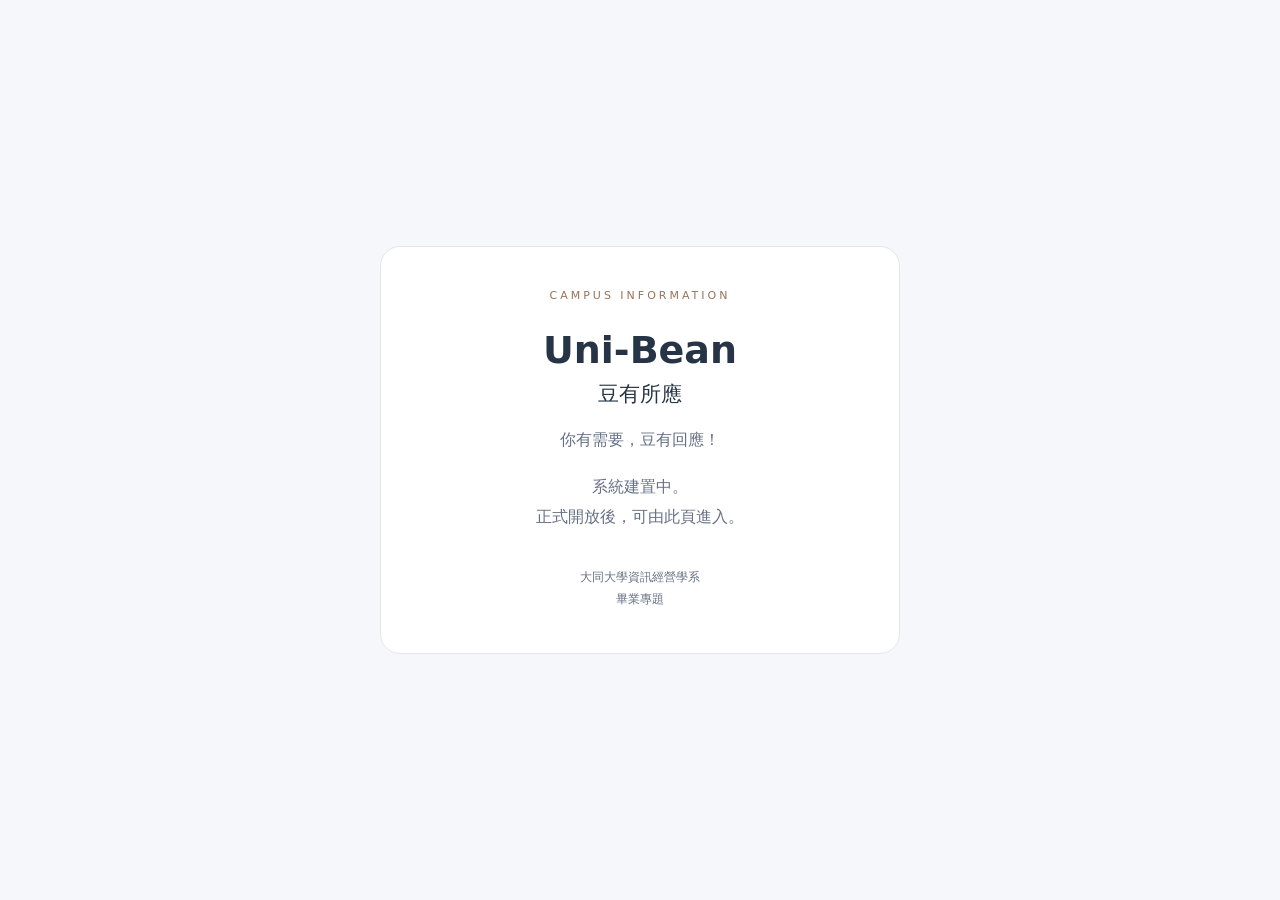
==== index.html @ a8446b6c "Add initial HTML structure for Uni-Bean site" ====
<!DOCTYPE html>
<html lang="zh-Hant">
<head>
  <meta charset="UTF-8">
  <meta name="viewport" content="width=device-width, initial-scale=1">
  <title>Uni-Bean 豆有所應｜官方入口</title>

  <style>
    * { box-sizing: border-box; }
    [hidden] { display: none !important; }

    body {
      margin: 0;
      min-height: 100vh;
      display: grid;
      place-items: center;
      padding: 24px;
      font-family: "Microsoft JhengHei", system-ui, sans-serif;
      color: #263445;
      background: #f5f7fa;
    }

    main {
      width: min(100%, 520px);
      padding: 42px 30px;
      border: 1px solid #e2e7ee;
      border-radius: 20px;
      background: white;
      text-align: center;
    }

    .label {
      color: #967458;
      font-size: 11px;
      letter-spacing: 3px;
    }

    h1 { margin-bottom: 8px; font-size: 38px; }
    h2 { margin-top: 0; font-size: 21px; font-weight: 500; }
    p { color: #667085; line-height: 1.9; }

    a {
      display: inline-block;
      margin-top: 15px;
      padding: 13px 24px;
      border-radius: 9px;
      color: white;
      background: #42668a;
      text-decoration: none;
    }

    footer {
      margin-top: 35px;
      color: #667085;
      font-size: 12px;
      line-height: 1.8;
    }
  </style>
</head>

<body>
  <main>
    <div class="label">CAMPUS INFORMATION</div>

    <h1>Uni-Bean</h1>
    <h2>豆有所應</h2>

    <p>你有需要，豆有回應！</p>

    <p id="notice">
      系統建置中。<br>
      正式開放後，可由此頁進入。
    </p>

    <a id="enter" hidden>進入 Uni-Bean →</a>

    <footer>
      大同大學資訊經營學系<br>
      畢業專題
    </footer>
  </main>

  <script>
    // 系統正式上線後，在引號內填入公開網址。
    const systemUrl = "";

    if (systemUrl) {
      const entrance = document.getElementById("enter");
      entrance.href = systemUrl;
      entrance.hidden = false;

      document.getElementById("notice").textContent =
        "歡迎使用校園資訊查詢服務。";
    }
  </script>
</body>
</html>
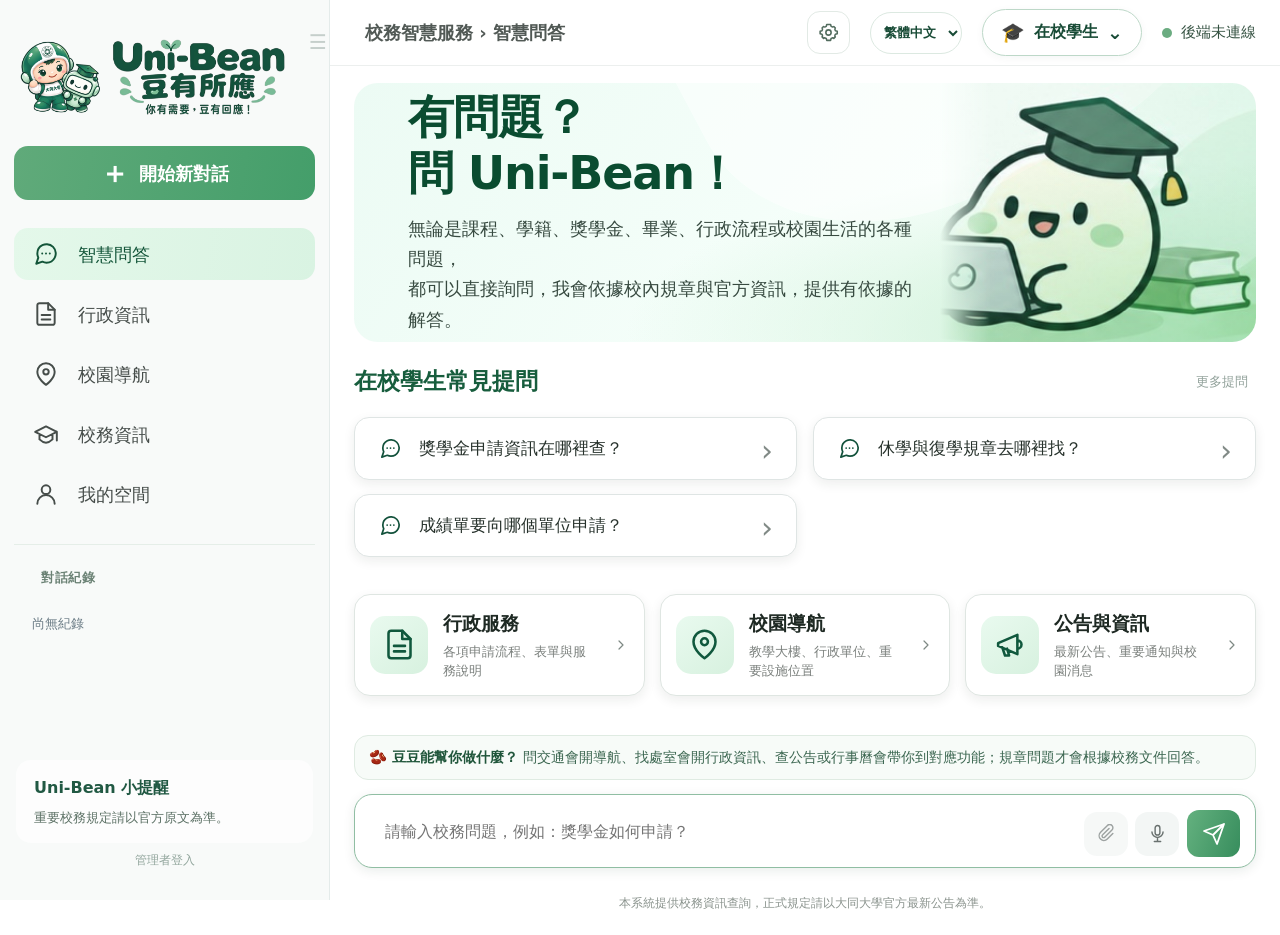
==== commit 8b80fd0f: "Update Uni-Bean v12.1.1 frontend" ====
--- a/index.html
+++ b/index.html
@@ -1,97 +1,65 @@
 <!DOCTYPE html>
-<html lang="zh-Hant">
-<head>
-  <meta charset="UTF-8">
-  <meta name="viewport" content="width=device-width, initial-scale=1">
-  <title>Uni-Bean 豆有所應｜官方入口</title>
 
-  <style>
-    * { box-sizing: border-box; }
-    [hidden] { display: none !important; }
-
-    body {
-      margin: 0;
-      min-height: 100vh;
-      display: grid;
-      place-items: center;
-      padding: 24px;
-      font-family: "Microsoft JhengHei", system-ui, sans-serif;
-      color: #263445;
-      background: #f5f7fa;
-    }
-
-    main {
-      width: min(100%, 520px);
-      padding: 42px 30px;
-      border: 1px solid #e2e7ee;
-      border-radius: 20px;
-      background: white;
-      text-align: center;
-    }
-
-    .label {
-      color: #967458;
-      font-size: 11px;
-      letter-spacing: 3px;
-    }
-
-    h1 { margin-bottom: 8px; font-size: 38px; }
-    h2 { margin-top: 0; font-size: 21px; font-weight: 500; }
-    p { color: #667085; line-height: 1.9; }
-
-    a {
-      display: inline-block;
-      margin-top: 15px;
-      padding: 13px 24px;
-      border-radius: 9px;
-      color: white;
-      background: #42668a;
-      text-decoration: none;
-    }
-
-    footer {
-      margin-top: 35px;
-      color: #667085;
-      font-size: 12px;
-      line-height: 1.8;
-    }
-  </style>
-</head>
-
-<body>
-  <main>
-    <div class="label">CAMPUS INFORMATION</div>
-
-    <h1>Uni-Bean</h1>
-    <h2>豆有所應</h2>
-
-    <p>你有需要，豆有回應！</p>
-
-    <p id="notice">
-      系統建置中。<br>
-      正式開放後，可由此頁進入。
-    </p>
-
-    <a id="enter" hidden>進入 Uni-Bean →</a>
-
-    <footer>
-      大同大學資訊經營學系<br>
-      畢業專題
-    </footer>
-  </main>
-
-  <script>
-    // 系統正式上線後，在引號內填入公開網址。
-    const systemUrl = "";
-
-    if (systemUrl) {
-      const entrance = document.getElementById("enter");
-      entrance.href = systemUrl;
-      entrance.hidden = false;
-
-      document.getElementById("notice").textContent =
-        "歡迎使用校園資訊查詢服務。";
-    }
-  </script>
-</body>
-</html>
+<html lang="zh-Hant"><head>
+<meta charset="utf-8"/><meta content="width=device-width,initial-scale=1,viewport-fit=cover" name="viewport"/>
+<meta content="#f9faf9" name="theme-color"/><meta content="Uni-Bean 豆有所應｜大同大學智慧校務問答與資訊導覽" name="description"/>
+<title>Uni-Bean 豆有所應｜智慧校務助理</title>
+<link href="./icon-192.png" rel="icon" type="image/png"/><link href="./manifest.webmanifest" rel="manifest"/>
+<link href="./css/clean-ui.css?v=10.1.0-102" rel="stylesheet"/><link href="./css/user-v10.css?v=10.1.0-102" rel="stylesheet"/>
+<script defer="" src="./config.js"></script><script src="./js/reference/main.js?v=12.1.1" type="module"></script>
+<link href="./css/navigation-v10.1.css?v=10.1.0-102" rel="stylesheet"/><link href="./css/v11-complete.css?v=11.0.0" rel="stylesheet"/><link rel="stylesheet" href="./css/experience-v11-1.css?v=11.1.0&amp;nav=11.1.1"/><link href="./css/student-experience-v11-2.css?v=11.2.0" rel="stylesheet"/><link href="./css/v12-integrated.css?v=12.0.0" rel="stylesheet"/><link href="./css/v12-scheme-a.css?v=12.1.0" rel="stylesheet"/></head><body class="clean-student">
+<a class="skip-link" href="#main-content">跳到主要內容</a>
+<div class="clean-app" id="clean-app">
+<aside aria-label="主要功能選單" class="clean-sidebar" id="clean-sidebar">
+<div class="sidebar-brand"><img alt="Uni-Bean 豆子造型介面圖示" class="v10-brandmark" src="./assets/logo-horizontal-original-v11-1.png"/><div class="v10-brandcopy"><strong>Uni-Bean 豆有所應</strong><span>你有需要，豆有回應！</span></div><button aria-label="收合側欄" class="sidebar-hide" id="sidebar-toggle" title="收合側欄" type="button">☰</button></div>
+<button class="start-chat" id="sidebar-new-chat" type="button"><span aria-hidden="true">＋</span><span class="nav-label">開始新對話</span></button>
+<nav aria-label="Uni-Bean 功能" class="sidebar-nav">
+<button class="side-link is-active" data-tab="chat" type="button"><span class="side-symbol"><svg aria-hidden="true" class="ui-icon" focusable="false"><use href="./assets/clean-icons.svg#chat"></use></svg></span><span class="nav-label">智慧問答</span></button>
+<button class="side-link" data-tab="directory" type="button"><span class="side-symbol"><svg aria-hidden="true" class="ui-icon" focusable="false"><use href="./assets/clean-icons.svg#file"></use></svg></span><span class="nav-label">行政資訊</span></button>
+<button class="side-link" data-tab="map" type="button"><span class="side-symbol"><svg aria-hidden="true" class="ui-icon" focusable="false"><use href="./assets/clean-icons.svg#map"></use></svg></span><span class="nav-label">校園導航</span></button>
+<button class="side-link" data-tab="architecture" type="button"><span class="side-symbol"><svg aria-hidden="true" class="ui-icon" focusable="false"><use href="./assets/clean-icons.svg#graduation"></use></svg></span><span class="nav-label">校務資訊</span></button>
+<button class="side-link" data-tab="mine" type="button"><span class="side-symbol"><svg aria-hidden="true" class="ui-icon" focusable="false"><use href="./assets/clean-icons.svg#user"></use></svg></span><span class="nav-label">我的空間</span></button>
+</nav>
+<div class="sidebar-history v101-history"><div class="sidebar-section-title">對話紀錄</div><div class="sidebar-history-list" id="sidebar-history-list"><span class="muted">尚無紀錄</span></div></div>
+<div class="sidebar-bottom"><div class="v10-sidebar-note v101-sidebar-note"><b>Uni-Bean 小提醒</b><p>重要校務規定請以官方原文為準。</p></div><a class="v10-adminlink" href="./login.html">管理者登入</a></div>
+</aside>
+<div class="sidebar-overlay" hidden="" id="sidebar-overlay"></div>
+<div class="clean-workspace">
+<header class="clean-topbar">
+<div class="topbar-left"><button aria-expanded="false" aria-label="開啟功能選單" class="topbar-menu" id="sidebar-mobile-toggle" type="button">☰</button><span class="topbar-title" id="current-page-title">校務智慧服務  ›  智慧問答</span></div>
+<div class="topbar-right"><span aria-live="polite" class="connection" id="connection"><i></i><span>正在確認連線</span></span><div class="role-picker v11-role-picker"><span id="role-visual" class="v11-role-icon" aria-hidden="true">🎓</span><button id="v11-role-trigger" type="button" aria-haspopup="listbox" aria-expanded="false" class="v11-role-trigger">🎓 在校學生 <span aria-hidden="true">⌄</span></button><div id="v11-role-menu" class="v11-role-menu" role="listbox" aria-label="選擇資訊導覽身分" hidden></div><label class="sr-only" for="role-select">資訊導覽身分</label><select aria-label="切換資訊導覽身分" id="role-select" title="切換六大身分資訊導引"><option value="student">在校學生</option><option value="freshman">新生</option><option value="parent">家長</option><option value="alumni">畢業校友</option><option value="staff">教職員工</option><option value="visitor">訪客</option></select></div><label class="sr-only" for="v11-language">回覆語言</label><select id="v11-language" class="v11-language" title="回覆語言"><option value="zh-TW">繁體中文</option><option value="en">English</option><option value="ja">日本語</option></select><button aria-label="顯示偏好與設定" class="topbar-settings icon-button" id="open-settings" title="顯示偏好與設定" type="button"><svg aria-hidden="true" class="ui-icon" focusable="false"><use href="./assets/clean-icons.svg#settings"></use></svg></button></div>
+</header>
+<main class="clean-content" id="main-content">
+<section aria-labelledby="chat-heading" class="page-view is-active" id="page-chat">
+<div class="chat-stage">
+<div class="chat-maincol">
+<div class="chat-intro" id="chat-intro"><div class="v10-hero-copy"><h1>有問題？<br/>問 Uni-Bean！</h1><p>無論是課程、學籍、獎學金、畢業、行政流程或校園生活的各種問題，<br class="v10-only-wide"/>都可以直接詢問，我會依據校內規章與官方資訊，提供有依據的解答。</p></div><img alt="微笑豆子學士使用筆電的插畫" class="v10-hero-img" src="./assets/v10-hero-character.png"/></div>
+<div class="quick-prompts"><div class="section-line"><strong id="prompt-label">✧  在校學生常見提問</strong><button class="text-button" id="open-guide" type="button">更多提問</button></div><div class="prompt-list" id="prompt-buttons"></div></div><div aria-label="常用校務服務" class="service-shortcuts"><button class="service-shortcut" data-tab="directory" type="button"><span class="shortcut-icon"><svg aria-hidden="true" class="ui-icon" focusable="false"><use href="./assets/clean-icons.svg#file"></use></svg></span><span><strong>行政服務</strong><small>各項申請流程、表單與服務說明</small></span><span class="shortcut-chev"><svg aria-hidden="true" class="ui-icon" focusable="false"><use href="./assets/clean-icons.svg#chev"></use></svg></span></button><button class="service-shortcut" data-tab="map" type="button"><span class="shortcut-icon"><svg aria-hidden="true" class="ui-icon" focusable="false"><use href="./assets/clean-icons.svg#map"></use></svg></span><span><strong>校園導航</strong><small>教學大樓、行政單位、重要設施位置</small></span><span class="shortcut-chev"><svg aria-hidden="true" class="ui-icon" focusable="false"><use href="./assets/clean-icons.svg#chev"></use></svg></span></button><button class="service-shortcut" data-tab="architecture" type="button"><span class="shortcut-icon"><svg aria-hidden="true" class="ui-icon" focusable="false"><use href="./assets/clean-icons.svg#megaphone"></use></svg></span><span><strong>公告與資訊</strong><small>最新公告、重要通知與校園消息</small></span><span class="shortcut-chev"><svg aria-hidden="true" class="ui-icon" focusable="false"><use href="./assets/clean-icons.svg#chev"></use></svg></span></button></div>
+<section aria-labelledby="assistant-heading" class="chat-panel"><p class="ub12-student-notice"><strong>🫘 豆豆能幫你做什麼？</strong> 問交通會開導航、找處室會開行政資訊、查公告或行事曆會帶你到對應功能；規章問題才會根據校務文件回答。</p><div class="chat-panel-title"><h2 class="sr-only" id="assistant-heading">Uni-Bean 校務助理</h2><button class="secondary-btn" id="new-chat" type="button">＋ 新對話</button></div>
+<div aria-live="polite" class="chat-messages" id="chat-messages" role="log"><div class="empty-chat"><span>有問題隨時可以問 Uni-Bean。</span></div></div>
+<form class="composer" id="chat-form"><label class="sr-only" for="chat-input">輸入校務問題</label><textarea id="chat-input" maxlength="500" placeholder="請輸入校務問題，例如：獎學金如何申請？" required="" rows="1"></textarea><div class="composer-footer"><div><button aria-label="附件上傳尚未開放" class="icon-button v10-attachment" disabled="" title="個人附件上傳尚未開放；系統僅檢索已匯入的校務文件" type="button"><svg aria-hidden="true" class="ui-icon"><use href="./assets/clean-icons.svg#paperclip"></use></svg></button><button class="icon-button" id="voice-input" title="語音輸入" type="button"><svg aria-hidden="true" class="ui-icon" focusable="false"><use href="./assets/clean-icons.svg#mic"></use></svg></button><span class="composer-tip">Enter 傳送 · Shift + Enter 換行</span></div><button aria-label="發送提問" class="send-btn" id="send-message" type="submit"><svg aria-hidden="true" class="ui-icon" focusable="false"><use href="./assets/clean-icons.svg#send"></use></svg></button></div></form>
+</section>
+<p class="disclaimer">本系統提供校務資訊查詢，正式規定請以大同大學官方最新公告為準。</p>
+</div>
+<aside aria-labelledby="evidence-heading" class="evidence-area v10-evidence-drawer"><div class="evidence-panel panel"><div class="section-line"><h2 id="evidence-heading">資料來源</h2><span class="tag" id="rag-mode">待提問</span></div><p class="evidence-intro" id="evidence-intro">提問後會顯示找到的原始文件與連結。</p><div class="source-mini"><div class="section-line"><strong>引用文件</strong><span class="muted" id="source-count">尚未搜尋</span></div><div class="source-mini-list" id="rag-sources"><p class="muted">目前還沒有檢索結果。</p></div></div>
+<details class="technical-details"><summary>查看檢索步驟</summary><div class="pipeline" id="rag-pipeline"><div data-step="search"><span>1</span><div><strong>文件檢索</strong><small>SQLite FTS5 + BM25</small></div><b>待命</b></div><div data-step="review"><span>2</span><div><strong>來源核實</strong><small>待核實與過期資料提示</small></div><b>待命</b></div><div data-step="model"><span>3</span><div><strong>Ollama + Qwen</strong><small>可選用，失敗退回檢索</small></div><b>待命</b></div><div data-step="response"><span>4</span><div><strong>回答</strong><small>引用原文</small></div><b>待命</b></div></div></details></div></aside>
+</div>
+</section>
+<section aria-labelledby="directory-heading" class="page-view" id="page-directory">
+<div class="page-head"><span class="eyebrow">情境式服務引導</span><h1 id="directory-heading">系所與行政處室</h1><p>不必知道承辦單位叫什麼，先選業務或輸入關鍵字，再前往公開官方網站核對。</p></div>
+<div class="panel directory-tools"><div class="search-field"><span aria-hidden="true">⌕</span><label class="sr-only" for="directory-search">搜尋處室</label><input id="directory-search" placeholder="搜尋：獎學金、請假、成績單、註冊…" type="search"/></div><div class="filter-row" id="directory-filters"><button class="filter active" data-filter="all">全部單位</button><button class="filter" data-filter="教務處">教務處</button><button class="filter" data-filter="學務處">學務處</button><button class="filter" data-filter="總務處">總務處</button><button class="filter" data-filter="圖書與資訊">圖書與資訊</button><button class="filter" data-filter="系所">系所</button></div></div>
+<div class="directory-grid" id="directory-results"></div><p class="tiny-note">來源資料中的樓層、分機、營業時間若未核實，暫不顯示，避免誤導。</p>
+</section>
+<section aria-labelledby="map-heading" class="page-view" id="page-map">
+<div class="page-head"><span class="eyebrow">Google Maps 路線規劃</span><h1 id="map-heading">校園地圖與導航</h1><p>輸入你現在的出發地，直接規劃前往大同大學的交通路線。</p></div>
+<div class="map-route panel"><div><h2>前往大同大學</h2><p class="muted">例如：台北車站 → 大同大學</p></div><form class="route-fields" id="route-form"><div><label for="route-origin">出發地</label><input id="route-origin" placeholder="例如：台北車站（請自行輸入出發地）" autocomplete="off" required=""/></div><div aria-hidden="true" class="route-arrow">→</div><div><label for="route-destination">目的地</label><input disabled="" id="route-destination" value="大同大學 · 臺北市中山北路三段40號"/></div><div class="route-footer"><fieldset class="travel-choice"><legend class="sr-only">交通方式</legend><label><input checked="" name="travel" type="radio" value="transit"/> 大眾運輸</label><label><input name="travel" type="radio" value="driving"/> 開車</label><label><input name="travel" type="radio" value="walking"/> 步行</label></fieldset><button class="send-btn" type="submit">開啟 Google Maps 路線 ↗</button></div></form></div>
+<div class="map-grid"><div class="panel map-frame"><div class="section-line"><h2>大同大學位置</h2><a class="text-button" href="https://www.google.com/maps/search/?api=1&amp;query=%E5%A4%A7%E5%90%8C%E5%A4%A7%E5%AD%B8" rel="noopener noreferrer" target="_blank">在 Google Maps 查看 ↗</a></div><iframe loading="lazy" referrerpolicy="no-referrer-when-downgrade" src="https://maps.google.com/maps?q=%E5%A4%A7%E5%90%8C%E5%A4%A7%E5%AD%B8&amp;t=&amp;z=16&amp;ie=UTF8&amp;iwloc=&amp;output=embed" title="大同大學在 Google Maps 上的位置"></iframe><p class="tiny-note">地圖由 Google 提供；如無法顯示，請使用上方導航按鈕。</p></div><div class="panel map-tips"><h2>在校園裡找哪裡？</h2><p>可先查詢圖書館、教務處、學務處等公開服務入口。校內個別建築座標與樓層尚待逐一核實。</p><div class="tip-actions"><button class="plain-action" data-query="大同大學圖書館的官方網址與服務資訊在哪裡？">📚 圖書館</button><button class="plain-action" data-query="大同大學教務處在哪裡查註冊相關資訊？">🏫 教務處</button><button class="plain-action" data-query="大同大學學務處的公開服務有哪些？">🧑‍🎓 學務處</button></div></div></div>
+</section>
+<section aria-labelledby="architecture-heading" class="page-view" id="page-architecture"><div class="page-head"><span class="eyebrow">依據已匯入的校務資訊</span><h1 id="architecture-heading">校務資訊與公告</h1><p>公告依目前資料庫提供；資料尚未核實時，請以各處室官方網站為準。</p></div><div aria-label="校務資訊分類" class="v101-campus-tabs" role="tablist"><button aria-selected="true" class="v101-campus-tab is-active" data-campus-tab="announcements" id="campus-tab-announcements" role="tab" type="button">最新公告</button><button aria-selected="false" class="v101-campus-tab" data-campus-tab="calendar" id="campus-tab-calendar" role="tab" type="button">已核實行事曆</button><button aria-selected="false" class="v101-campus-tab" data-campus-tab="offices" id="campus-tab-offices" role="tab" type="button">官方服務入口</button></div><div class="v101-campus-panels"><div class="panel v10-announcements-panel" data-campus-panel="announcements" id="campus-panel-announcements" role="tabpanel"><div class="section-line"><h2>最新公告</h2><button class="text-button" id="refresh-campus-announcements" type="button">重新整理 ↻</button></div><div class="v10-announcement-list" id="v10-announcement-list"><p class="muted">正在向後端讀取公告…</p></div></div><section class="panel v101-campus-panel" data-campus-panel="calendar" hidden="" id="campus-panel-calendar" role="tabpanel"><div class="section-line"><h2>已核實校務行事曆</h2><button class="text-button" id="refresh-campus-calendar" type="button">重新整理 ↻</button></div><p class="muted">只會顯示附官方來源、且經人工核實的校務日期；不會自行推測截止期限。</p><div class="v101-calendar-list" id="v101-calendar-list">正在讀取已核實日程…</div></section><section class="panel v101-campus-panel" data-campus-panel="offices" hidden="" id="campus-panel-offices" role="tabpanel"><h2>官方服務入口</h2><p>查詢辦理窗口、公告及相關規章；不在此頁顯示尚未核實的學年度期限。</p><div class="v101-quick-services"><button class="v101-service-link" data-tab="directory" type="button"><svg aria-hidden="true" class="ui-icon" focusable="false"><use href="./assets/clean-icons.svg#file"></use></svg><span><strong>查詢行政處室</strong><small>找承辦單位及官方網站</small></span></button><button class="v101-service-link" data-tab="chat" type="button"><svg aria-hidden="true" class="ui-icon" focusable="false"><use href="./assets/clean-icons.svg#chat"></use></svg><span><strong>校務智慧問答</strong><small>以白話了解正式文件</small></span></button><button class="v101-service-link" data-tab="map" type="button"><svg aria-hidden="true" class="ui-icon" focusable="false"><use href="./assets/clean-icons.svg#map"></use></svg><span><strong>前往大同大學</strong><small>由出發地規劃路線</small></span></button></div></section></div><div class="architecture-grid"><article class="panel"><h2>行政處室與辦理流程</h2><p>不知道要找哪個處室？可使用「行政資訊」搜尋相關單位及官方連結。</p><button class="secondary-btn" data-tab="directory" type="button">查看行政資訊</button></article><article class="panel"><h2>查詢校務規章</h2><p>Uni-Bean 會先檢索已建立索引的文件，資料不足時提示你參考官方原文。</p><button class="secondary-btn" data-tab="chat" type="button">開始提問</button></article></div><details class="panel v10-system-details"><summary>了解 Uni-Bean 系統架構（專題展示）</summary><p>前端：HTML、CSS、JavaScript、RWD／PWA；後端：Python FastAPI；檢索：SQLite FTS5／BM25；可選 Ollama＋Qwen，搭配獨立 Python 智慧爬蟲。</p></details></section>
+<section aria-labelledby="mine-heading" class="page-view" id="page-mine"><div class="page-head"><span class="eyebrow">僅限本裝置的個人空間</span><h1 id="mine-heading">我的空間</h1><p>查詢紀錄與收藏儲存在目前瀏覽器，不需要學生帳號，也不會跨裝置同步。</p></div><div class="mine-grid"><div class="panel"><div class="section-line"><h2>最近提問</h2><div><button class="text-button" id="export-history">匯出 TXT</button><button class="text-button danger-link" id="clear-history">清除</button></div></div><div class="record-list" id="history-list"></div></div><div class="panel"><h2>我的收藏</h2><div class="record-list" id="favorite-list"></div></div></div><section class="panel v101-mine-services"><h2>我的常用服務</h2><p class="muted">常用服務隨時從這裡開啟；不需要註冊或登入學生帳號。</p><div class="v101-quick-services"><button class="v101-service-link" data-tab="chat" type="button"><svg aria-hidden="true" class="ui-icon" focusable="false"><use href="./assets/clean-icons.svg#chat"></use></svg><span>校務問答</span></button><button class="v101-service-link" data-tab="architecture" type="button"><svg aria-hidden="true" class="ui-icon" focusable="false"><use href="./assets/clean-icons.svg#calendar"></use></svg><span>最新公告與行事曆</span></button><button class="v101-service-link" data-tab="directory" type="button"><svg aria-hidden="true" class="ui-icon" focusable="false"><use href="./assets/clean-icons.svg#file"></use></svg><span>行政處室</span></button><button class="v101-service-link" data-tab="map" type="button"><svg aria-hidden="true" class="ui-icon" focusable="false"><use href="./assets/clean-icons.svg#map"></use></svg><span>校園導航</span></button></div></section><div class="panel privacy-panel"><h2>身分設定與隱私</h2><p>目前導覽身分：<strong id="mine-role">在校學生</strong>。如需切換，使用頁面右上角的身分下拉選單即可。這不是學生登入，也不會連接校務帳號。請勿在對話中輸入學號、密碼或身分證字號。</p><button class="secondary-btn" id="mine-open-settings" type="button">調整文字大小與偏好</button></div></section>
+</main>
+<nav aria-label="手機主要功能" class="bottom-nav"><button class="is-active" data-tab="chat" type="button"><svg aria-hidden="true" class="ui-icon" focusable="false"><use href="./assets/clean-icons.svg#chat"></use></svg><span>問答</span></button><button data-tab="architecture" type="button"><svg aria-hidden="true" class="ui-icon" focusable="false"><use href="./assets/clean-icons.svg#calendar"></use></svg><span>校務</span></button><button data-tab="map" type="button"><svg aria-hidden="true" class="ui-icon" focusable="false"><use href="./assets/clean-icons.svg#map"></use></svg><span>導航</span></button><button id="open-more" type="button"><svg aria-hidden="true" class="ui-icon" focusable="false"><use href="./assets/clean-icons.svg#menu"></use></svg><span>更多</span></button></nav></div></div>
+<dialog aria-labelledby="guide-title" class="ub-dialog" id="guide-dialog"><div class="dialog-head compact"><button aria-label="關閉" class="icon-button close-dialog" id="close-guide" type="button">×</button><h2 id="guide-title">你現在想處理什麼事？</h2><p>選擇主題，我們會把問題帶入校務問答。</p></div><div class="guide-grid" id="guide-grid"></div></dialog>
+<dialog class="ub-dialog v11-source-dialog" id="v11-detail-dialog" aria-labelledby="v11-detail-title"><div class="v11-dialog-head"><h2 id="v11-detail-title">資訊詳情與相關規章</h2><button type="button" id="v11-close-detail" class="icon-button" aria-label="關閉資訊詳情">×</button></div><div id="v11-detail-body" class="v11-detail-body"></div></dialog>
+<dialog id="report-feedback-dialog" class="ub-dialog ub-report-dialog" aria-labelledby="report-feedback-title"><form id="report-feedback-form" method="dialog"><div class="ub-report-head"><h2 id="report-feedback-title">回報回答問題</h2><button type="button" id="report-feedback-close" aria-label="關閉回報表單">×</button></div><p class="muted">幫我們改善校務問答品質；只有你同意才會附上本次問題和引用來源。</p><label for="report-feedback-reason">問題類型</label><select id="report-feedback-reason" required><option value="outdated">資訊過期</option><option value="incorrect">內容或日期不正確</option><option value="missing_source">缺少原始來源</option><option value="unclear">說明不容易理解</option><option value="other">其他</option></select><label for="report-feedback-comment">希望改善的地方（選填）</label><textarea id="report-feedback-comment" rows="4" maxlength="300" placeholder="例如：附件連結無法開啟、找不到申請表…"></textarea><label class="ub-report-consent"><input type="checkbox" id="report-feedback-share"/> 我同意附上這次的問題、回答摘要與來源網址供管理員查核</label><p class="muted">不會附上身分證、學號或完整聊天紀錄，請不要輸入私人資訊。</p><div class="ub-report-actions"><button type="button" id="report-feedback-cancel">取消</button><button type="submit" class="ub-primary">送出回饋</button></div></form></dialog><div aria-live="polite" class="toast" hidden="" id="toast" role="status"></div>
+<dialog aria-labelledby="settings-title" class="ub-dialog v101-sheet" id="settings-dialog"><div class="v101-dialog-inner"><div class="v101-dialog-head"><h2 id="settings-title">設定與閱讀偏好</h2><button aria-label="關閉設定" class="icon-button" id="close-settings" type="button">×</button></div><div class="v101-preference-row"><label for="font-size-select">文字大小</label><select id="font-size-select"><option value="normal">標準</option><option value="large">較大</option><option value="xl">最大</option></select></div><div class="v101-preference-row"><label for="speech-rate-select">回答朗讀速度</label><select id="speech-rate-select"><option value="0.85">慢速</option><option value="1">一般</option><option value="1.15">快速</option></select></div><p class="muted">朗讀只會在你點選回答下方的「朗讀」後開始；語音支援依瀏覽器而異。</p><a class="v101-subtle-admin" href="./login.html">管理員／開發者登入 ↗</a></div></dialog><dialog aria-labelledby="more-title" class="ub-dialog v101-sheet v101-more-sheet" id="more-dialog"><div class="v101-dialog-inner"><div class="v101-dialog-head"><h2 id="more-title">更多功能</h2><button aria-label="關閉更多選單" class="icon-button" id="close-more" type="button">×</button></div><button class="v101-more-item" data-tab="directory" type="button"><svg aria-hidden="true" class="ui-icon" focusable="false"><use href="./assets/clean-icons.svg#file"></use></svg><span>行政資訊</span></button><button class="v101-more-item" data-tab="mine" type="button"><svg aria-hidden="true" class="ui-icon" focusable="false"><use href="./assets/clean-icons.svg#user"></use></svg><span>我的空間（紀錄／收藏）</span></button><button class="v101-more-item" data-tab="architecture" type="button"><svg aria-hidden="true" class="ui-icon" focusable="false"><use href="./assets/clean-icons.svg#calendar"></use></svg><span>最新公告與行事曆</span></button><button class="v101-more-item" id="more-open-settings" type="button"><svg aria-hidden="true" class="ui-icon" focusable="false"><use href="./assets/clean-icons.svg#settings"></use></svg>顯示設定</button><a class="v101-more-item" href="./login.html"><svg aria-hidden="true" class="ui-icon" focusable="false"><use href="./assets/clean-icons.svg#logout"></use></svg><span>管理者登入</span></a></div></dialog><script src="./js/reference/experience-v10.1.js?v=10.1.0-102" type="module"></script><script type="module" src="./js/reference/experience-v11.js?v=11.2.0"></script><script type="module" src="./js/reference/locale-v11-1.js?v=11.2.0"></script><script type="module" src="./js/reference/calendar-v11-1.js?v=11.2.0"></script><script type="module" src="./js/reference/feedback-v11-1.js?v=11.2.0"></script></body></html>
--- a/css/clean-ui.css
+++ b/css/clean-ui.css
@@ -0,0 +1,148 @@
+/* Uni-Bean 9.4 · self-contained stylesheet · edit this file for appearance. */
+
+/* Base component rules from reference-ui.css */
+/* Uni-Bean v9.3 – standalone modular UI. No Tailwind/CDN required. */
+:root{font-family:system-ui,-apple-system,"Noto Sans TC","Microsoft JhengHei",sans-serif;color-scheme:light;--bg:#f7faf9;--surface:#fff;--mist:#e9f4f1;--mist2:#f0f7f5;--sage:#cce6de;--ink:#203640;--muted:#607780;--green:#23766f;--green2:#155d59;--border:#dce8e5;--accent:#c69365;--shadow:0 12px 32px rgba(29,76,72,.065);--radius:19px}
+*{box-sizing:border-box}body{margin:0;background:var(--bg);color:var(--ink);font-size:16px;line-height:1.65}button,input,textarea{font:inherit}button{cursor:pointer}button:disabled{opacity:.55;cursor:wait}a{color:var(--green2)}button:focus-visible,a:focus-visible,input:focus-visible,textarea:focus-visible{outline:3px solid #67a99c;outline-offset:2px}h1,h2,h3,p{margin-top:0}h1,h2,h3{line-height:1.3}h2{font-size:1.15rem}p{line-height:1.75}img{max-width:100%}.sr-only{position:absolute!important;width:1px;height:1px;overflow:hidden;clip:rect(0,0,0,0);white-space:nowrap}.skip-link{position:absolute;top:-60px;left:15px;z-index:9999;background:#fff;padding:8px}.skip-link:focus{top:0}.muted{color:var(--muted)}.tiny-note{font-size:.84rem;color:var(--muted);line-height:1.6;margin:.75rem 0 0}.center{text-align:center}.eyebrow{font-size:.8rem;font-weight:800;letter-spacing:.06em;color:var(--green);display:inline-block;margin-bottom:7px}.panel{background:#fff;border:1px solid var(--border);border-radius:var(--radius);box-shadow:var(--shadow)}.section-line{display:flex;align-items:center;justify-content:space-between;gap:12px;margin-bottom:14px}.section-line h2,.section-line p{margin:0}.section-line .eyebrow{margin:0}.text-button{border:0;background:none;color:var(--green2);font-size:.9rem;font-weight:700;white-space:nowrap;padding:8px;border-radius:9px}.text-button:hover{background:var(--mist)}.site-header{position:sticky;top:0;z-index:30;background:rgba(255,255,255,.97);border-bottom:1px solid var(--border);backdrop-filter:blur(12px)}.header-inner{max-width:1540px;margin:auto;display:flex;align-items:center;gap:24px;padding:10px clamp(18px,3vw,42px);min-height:90px}.brand{flex:0 0 225px;display:flex;flex-direction:column;align-items:flex-start;gap:0;border:0;background:transparent;padding:0;text-align:left;color:var(--muted)}.brand-logo{max-width:205px;max-height:60px;object-fit:contain;object-position:left center}.brand-sub{font-size:.74rem;letter-spacing:.02em;padding-left:4px}.dot{color:var(--accent)}.top-nav{display:flex;align-items:center;gap:5px;background:#f0f6f4;padding:5px;border:1px solid #e3edea;border-radius:16px;flex:1;justify-content:center}.nav-btn{border:0;background:transparent;color:#45646c;font-weight:700;border-radius:12px;padding:10px 12px;white-space:nowrap;font-size:.87rem}.nav-btn:hover{background:#e2eeeb}.nav-btn.is-active{background:var(--green2);color:white;box-shadow:0 4px 10px #145e5830}.header-actions{display:flex;align-items:center;gap:12px}.role-switch{display:flex;align-items:center;gap:9px;border:1px solid var(--border);background:#fff;color:var(--ink);border-radius:14px;padding:9px 12px;font-size:.9rem;font-weight:700;white-space:nowrap}.connection{display:flex;align-items:center;gap:8px;font-size:.78rem;color:var(--muted);white-space:nowrap}.connection i{width:8px;height:8px;border-radius:50%;background:#dba65b;display:block}.connection.ok i{background:#30a180}.connection.offline i{background:#c86b68}.page-shell{max-width:1500px;margin:auto;padding:26px clamp(17px,3.1vw,42px) 38px;min-height:calc(100vh - 135px)}.page-view{display:none}.page-view.is-active{display:block}.chat-intro{border:1px solid #dbebe5;background:linear-gradient(120deg,#eaf5f1 0%,#f6faf9 63%,#ecf3ed 100%);border-radius:25px;padding:27px 38px 20px;display:flex;align-items:center;justify-content:space-between;gap:20px;overflow:hidden;margin-bottom:19px;min-height:180px}.chat-intro h1{font-size:clamp(1.85rem,3vw,2.5rem);letter-spacing:-.04em;margin:0 0 7px}.chat-intro h1 em{font-style:normal;color:var(--green2)}.chat-intro p{margin:0 0 10px;color:#4a686e;font-size:1rem}.intro-meta{display:flex;flex-wrap:wrap;gap:15px;font-size:.84rem;color:var(--green2);font-weight:700}.intro-mascot{max-width:170px;width:19%;max-height:175px;object-fit:contain}.role-strip{padding:15px 19px 13px;margin-bottom:18px}.role-card-grid{display:grid;grid-template-columns:repeat(6,minmax(0,1fr));gap:9px}.role-card{border:1px solid var(--border);background:var(--surface);border-radius:13px;padding:10px 5px;text-align:center;display:flex;align-items:center;justify-content:center;flex-direction:column;gap:3px;min-width:0;color:var(--ink);transition:.15s}.role-card:hover{border-color:var(--green);background:var(--mist2)}.role-card.is-active{background:var(--mist);border-color:var(--green);box-shadow:inset 0 0 0 1px #5ba69a}.role-card .symbol{width:37px;height:37px;background:#e7f1ed;border-radius:50%;display:grid;place-items:center;font-size:1.15rem}.role-card strong{font-size:.91rem}.role-card small{font-size:.72rem;color:var(--muted)}.chat-layout{display:grid;grid-template-columns:minmax(0,1.85fr) minmax(320px,1fr);gap:18px;align-items:start}.chat-panel{display:flex;flex-direction:column;height:690px;overflow:hidden}.chat-panel-title{padding:14px 18px;display:flex;align-items:center;justify-content:space-between;gap:10px;border-bottom:1px solid var(--border);background:#f8fbfa}.assistant-name{display:flex;align-items:center;gap:11px}.assistant-name img{width:46px;height:46px;object-fit:contain;background:var(--mist);border-radius:14px}.assistant-name h2{font-size:1.01rem;margin:0}.assistant-name p{font-size:.77rem;color:var(--muted);margin:3px 0 0}.secondary-btn{border:1px solid #caddd8;color:var(--green2);background:white;border-radius:11px;padding:9px 13px;font-size:.88rem;font-weight:700}.secondary-btn:hover{background:var(--mist2)}.quick-prompts{background:#f1f8f5;border-bottom:1px solid var(--border);padding:13px 17px}.quick-prompts strong{font-size:.89rem}.prompt-list{display:flex;flex-wrap:wrap;gap:7px;max-height:100px;overflow:auto}.prompt-list button{background:white;border:1px solid #d5e6e0;color:#42615e;border-radius:10px;padding:7px 12px;font-size:.86rem}.prompt-list button:hover{border-color:var(--green2);color:var(--green2)}.chat-messages{flex:1;min-height:200px;overflow-y:auto;padding:21px 20px;background:#fff;scroll-behavior:smooth;display:flex;flex-direction:column;gap:16px}.empty-chat{flex:1;display:flex;align-items:center;justify-content:center;flex-direction:column;text-align:center;color:var(--muted);gap:7px}.empty-chat img{width:90px;height:90px;object-fit:contain}.empty-chat strong{font-size:1.08rem;color:var(--ink)}.message{max-width:95%;border-radius:16px;padding:14px 17px;border:1px solid var(--border);background:#f8fbfa;overflow-wrap:anywhere}.message.user{align-self:flex-end;background:var(--mist);max-width:83%}.message.assistant{align-self:flex-start;width:95%;background:white}.message-head{display:flex;justify-content:space-between;align-items:center;gap:8px;margin-bottom:8px;font-size:.88rem;color:var(--green2);font-weight:800}.message-text{white-space:pre-wrap;line-height:1.75;font-size:1rem}.message-text p{margin:0}.chat-warning{color:#935e39;background:#fff8ee;padding:8px 10px;border-radius:10px;font-size:.84rem;margin-top:10px}.answer-footer{border-top:1px solid var(--border);margin-top:11px;padding-top:9px;display:flex;gap:7px;flex-wrap:wrap;align-items:center}.answer-footer button{padding:7px 9px;background:#f2f7f5;border:1px solid var(--border);border-radius:9px;font-size:.83rem;color:var(--green2)}.answer-footer button:hover{background:var(--mist)}.source-details{margin-top:12px;padding:8px 4px;border-top:1px dashed var(--border)}.source-details summary{font-weight:800;font-size:.88rem;color:var(--green2);cursor:pointer}.source-entry{border-bottom:1px solid var(--border);padding:10px 0;font-size:.88rem}.source-entry:last-child{border-bottom:0}.source-entry a{font-weight:700}.source-entry small{color:var(--muted);display:block}.composer{padding:15px 17px;background:#fff;border-top:1px solid var(--border)}.composer textarea{display:block;width:100%;border:0;resize:vertical;min-height:68px;max-height:132px;outline:0;background:white;font-size:1rem;color:var(--ink)}.composer textarea:focus-visible{outline:0}.composer-footer,.composer-footer>div{display:flex;align-items:center;justify-content:space-between;gap:8px}.icon-button{width:37px;height:37px;border:1px solid var(--border);background:#fff;border-radius:11px;font-size:1.15rem;color:var(--ink);display:inline-grid;place-items:center}.composer-tip{font-size:.76rem;color:#91a19f}.send-btn{border:0;border-radius:11px;background:var(--green2);color:white;font-weight:800;font-size:.94rem;padding:11px 17px;white-space:nowrap}.send-btn:hover{background:var(--green)}.evidence-panel{padding:21px}.tag{font-size:.78rem;border-radius:20px;background:var(--mist);color:var(--green2);padding:5px 9px;font-weight:800;white-space:nowrap}.evidence-intro{color:var(--muted);font-size:.86rem;margin:0 0 14px}.pipeline{display:grid;gap:8px}.pipeline>div{display:flex;align-items:center;gap:10px;background:#f8faf9;border:1px solid var(--border);border-radius:12px;padding:11px 12px}.pipeline>div>span{width:29px;height:29px;border-radius:50%;display:grid;place-items:center;background:var(--mist);color:var(--green2);font-size:.8rem;font-weight:800}.pipeline>div>div{flex:1;min-width:0}.pipeline strong{display:block;font-size:.88rem}.pipeline small{display:block;color:var(--muted);font-size:.76rem}.pipeline b{font-size:.7rem;color:var(--muted)}.pipeline>div.done{background:#eff7f3}.pipeline>div.done b{color:var(--green2)}.pipeline>div.active{border-color:#72aea3;background:#e8f4ef}.pipeline>div.active b{color:var(--green2)}.source-mini{border-top:1px solid var(--border);padding-top:13px;margin-top:16px}.source-mini .section-line{margin-bottom:8px}.source-mini .section-line strong{font-size:.91rem}.source-mini-list{display:grid;gap:8px;max-height:205px;overflow:auto}.source-mini-list p{margin:0;font-size:.83rem}.source-mini-card{border:1px solid var(--border);background:#fafdfb;border-radius:11px;padding:10px 12px}.source-mini-card strong{display:block;font-size:.82rem}.source-mini-card small{color:var(--muted);font-size:.75rem}.why-card{padding:16px 20px;border-radius:17px;background:#e8f3f1;margin-top:13px;border:1px solid #d1e7e1}.why-card strong{font-size:.9rem}.why-card p{margin:6px 0 0;color:#4b706d;font-size:.83rem}.page-head{margin:10px 0 20px}.page-head h1{font-size:clamp(1.75rem,3.1vw,2.25rem);margin:0 0 7px}.page-head p{color:var(--muted);margin:0}.directory-tools{padding:17px 20px;margin-bottom:16px}.search-field{display:flex;gap:8px;align-items:center;border:1px solid var(--border);border-radius:12px;padding:0 12px;background:#fff;max-width:640px}.search-field span{font-size:1.5rem;color:var(--muted)}.search-field input{height:49px;width:100%;border:0;outline:0}.filter-row{display:flex;flex-wrap:wrap;gap:7px;margin-top:12px}.filter{background:#eff5f2;border:1px solid var(--border);border-radius:999px;padding:7px 14px;color:#526c69;font-size:.86rem}.filter.active{background:var(--green2);color:white}.directory-grid{display:grid;grid-template-columns:repeat(3,minmax(0,1fr));gap:14px}.office-card{padding:20px;display:flex;flex-direction:column;gap:9px;min-height:210px}.office-card h2{font-size:1.04rem;margin:0}.office-card p{font-size:.9rem;color:var(--muted);margin:0}.office-card .office-tags{display:flex;flex-wrap:wrap;gap:6px}.office-tags span{background:#eff5f2;color:#507069;border-radius:7px;padding:3px 7px;font-size:.75rem}.office-actions{display:flex;flex-wrap:wrap;gap:8px;margin-top:auto}.office-actions a,.office-actions button{padding:7px 10px;text-decoration:none;font-size:.82rem;border-radius:9px;border:1px solid var(--border);background:white;color:var(--green2);font-weight:700}.office-actions .official{background:var(--green2);color:#fff;border-color:var(--green2)}.map-route{padding:24px;margin-bottom:16px}.map-route h2{margin:0 0 4px}.map-route p{margin:0 0 14px}.route-fields{display:flex;align-items:end;flex-wrap:wrap;gap:12px}.route-fields>div:not(.route-arrow):not(.route-footer){flex:1;min-width:240px}.route-fields label{display:block;font-size:.88rem;font-weight:750}.route-fields input:not([type=radio]){width:100%;padding:12px;border:1px solid var(--border);border-radius:10px;background:white;color:var(--ink)}.route-fields input:disabled{background:#edf5f1;color:#476b66}.route-arrow{font-size:1.4rem;padding:5px;color:var(--green2)}.route-footer{display:flex;align-items:center;justify-content:space-between;width:100%;gap:13px;flex-wrap:wrap}.travel-choice{border:0;margin:0;padding:0;display:flex;gap:8px;flex-wrap:wrap}.travel-choice label{padding:7px 10px;background:#f1f7f4;border-radius:10px;font-size:.85rem}.map-grid{display:grid;grid-template-columns:1.6fr 1fr;gap:16px}.map-frame,.map-tips{padding:19px}.map-frame iframe{width:100%;height:380px;border:1px solid var(--border);border-radius:13px}.map-tips p{color:var(--muted)}.tip-actions{display:grid;gap:9px}.plain-action{text-align:left;padding:13px;background:#f6faf8;border:1px solid var(--border);border-radius:11px;color:var(--ink);font-weight:750}.plain-action:hover{border-color:var(--green)}.architecture-grid{display:grid;grid-template-columns:repeat(3,1fr);gap:14px;margin-bottom:15px}.architecture-grid .panel{padding:24px}.architecture-grid h2{margin:0 0 12px}.architecture-grid p{margin:0;color:var(--muted)}.architecture-note{padding:22px}.architecture-note p{color:var(--muted)}.admin-link-group{display:flex;gap:17px;flex-wrap:wrap}.mine-grid{display:grid;grid-template-columns:1fr 1fr;gap:15px}.mine-grid .panel,.privacy-panel{padding:22px}.record-list{display:grid;gap:8px}.record{border:1px solid var(--border);background:#f9fcfa;border-radius:10px;padding:11px 12px;font-size:.87rem}.record strong{display:block;margin-bottom:3px}.record small{color:var(--muted)}.record button{margin-top:7px;border:1px solid var(--border);padding:4px 10px;background:white;color:var(--green2);border-radius:8px;font-size:.78rem}.privacy-panel{margin-top:15px}.privacy-panel p{color:var(--muted)}.danger-link{color:#a24b50}.site-footer{text-align:center;padding:18px 20px 32px;color:var(--muted);font-size:.78rem}.site-footer a{margin-left:12px}.bottom-nav{display:none}.ub-dialog{width:min(720px,calc(100% - 20px));max-height:min(92dvh,780px);border:1px solid var(--border);border-radius:22px;padding:25px 27px;box-shadow:0 28px 80px #183d3940;color:var(--ink);background:white}.ub-dialog::backdrop{background:rgba(22,51,54,.55);backdrop-filter:blur(3px)}.ub-dialog:not([open]){display:none}.dialog-head{position:relative;text-align:center}.dialog-head img{height:75px;width:100px;object-fit:contain}.dialog-head h2{font-size:1.65rem;margin:5px 0 7px}.dialog-head p{color:var(--muted);margin:0 0 17px}.close-dialog{position:absolute;top:0;right:0}.modal-roles{display:grid;grid-template-columns:repeat(3,minmax(0,1fr));gap:10px}.modal-role{padding:13px 7px;border:1px solid var(--border);border-radius:13px;background:#fff;display:flex;flex-direction:column;align-items:center;text-align:center;gap:3px}.modal-role:hover{background:var(--mist);border-color:var(--green)}.modal-role .symbol{width:45px;height:45px;background:var(--mist);border-radius:50%;display:grid;place-items:center;font-size:1.5rem}.modal-role strong{font-size:1rem}.modal-role small{font-size:.79rem;color:var(--muted)}.smaller-dialog{max-width:500px}.intro-benefits{display:grid;gap:9px}.intro-benefits>div{display:grid;grid-template-columns:28px 1fr;column-gap:10px;border:1px solid var(--border);padding:10px;border-radius:12px}.intro-benefits strong{font-size:.91rem}.intro-benefits small{grid-column:2;color:var(--muted);font-size:.8rem}.dialog-actions{display:flex;gap:8px;justify-content:center;flex-wrap:wrap;margin-top:18px}.guide-grid{display:grid;grid-template-columns:repeat(2,1fr);gap:9px}.guide-grid button{border:1px solid var(--border);background:var(--mist2);border-radius:13px;padding:13px;text-align:left;color:var(--ink)}.guide-grid button strong{display:block}.guide-grid button small{color:var(--muted);font-size:.78rem}.toast{position:fixed;bottom:25px;left:50%;transform:translateX(-50%);z-index:99;background:var(--ink);color:white;border-radius:11px;padding:11px 18px;box-shadow:0 10px 24px #0003;text-align:center;font-size:.9rem;max-width:calc(100vw - 24px)}
+@media(max-width:1220px){.header-inner{gap:12px}.brand{flex-basis:185px}.nav-btn{padding:9px}.brand-logo{width:180px}.connection span{display:none}}
+@media(max-width:960px){.top-nav{display:none}.header-inner{min-height:76px}.brand{flex-basis:auto;flex:1}.chat-layout{grid-template-columns:minmax(0,1fr)}.chat-panel{height:610px}.evidence-area{display:grid;grid-template-columns:1fr}.directory-grid{grid-template-columns:repeat(2,1fr)}.chat-intro{padding:20px 25px}.intro-mascot{max-width:125px}}
+@media(max-width:650px){body{font-size:16px}.header-inner{min-height:69px;padding:5px 15px}.brand-logo{max-width:155px;max-height:49px}.brand-sub{font-size:.66rem}.role-switch{padding:8px 9px}.role-switch span:nth-of-type(2){display:none}.page-shell{padding:12px 11px 87px}.chat-intro{padding:17px 18px 15px;border-radius:17px;min-height:135px}.chat-intro h1{font-size:1.65rem}.chat-intro h1 em{display:block}.chat-intro p{font-size:.88rem;max-width:290px}.intro-meta{font-size:.73rem;gap:7px}.intro-mascot{width:25%;max-width:88px}.role-strip{padding:12px}.role-card-grid{grid-template-columns:repeat(3,minmax(0,1fr));gap:7px}.role-card{padding:8px 3px}.role-card small{display:none}.role-card .symbol{width:32px;height:32px}.role-card strong{font-size:.81rem}.role-strip .section-line h2{font-size:1rem}.chat-panel{height:calc(100dvh - 126px);min-height:570px}.chat-layout{gap:12px}.chat-panel-title{padding:10px 12px}.assistant-name img{width:38px;height:38px}.assistant-name p{font-size:.69rem}.quick-prompts{padding:10px}.prompt-list{max-height:83px}.chat-messages{padding:12px}.message{padding:11px;max-width:100%}.message.user{max-width:91%}.message.assistant{width:100%}.composer{padding:10px}.composer textarea{min-height:59px}.composer-tip{display:none}.evidence-panel{padding:15px}.directory-grid,.map-grid,.architecture-grid,.mine-grid{grid-template-columns:1fr}.map-route{padding:16px}.route-fields{display:grid}.route-arrow{display:none}.map-frame iframe{height:300px}.page-head{margin:8px 2px 15px}.bottom-nav{display:flex;position:fixed;left:0;right:0;bottom:0;z-index:29;background:#fff;justify-content:space-around;box-shadow:0 -3px 18px #123d3612;border-top:1px solid var(--border);padding:4px 2px max(7px,env(safe-area-inset-bottom))}.bottom-nav button{flex:1;border:0;background:white;display:flex;flex-direction:column;gap:1px;align-items:center;justify-content:center;padding:5px 0;color:var(--muted);font-size:1.4rem;border-radius:8px;line-height:1.1}.bottom-nav button span{font-size:.72rem}.bottom-nav button.is-active{color:var(--green2);background:var(--mist)}.site-footer{padding:12px 10px 15px}.ub-dialog{padding:15px;max-height:92dvh;border-radius:17px}.dialog-head img{height:62px}.dialog-head h2{font-size:1.35rem}.dialog-head p{font-size:.87rem}.modal-roles{gap:7px}.modal-role{padding:9px 3px}.modal-role .symbol{width:38px;height:38px;font-size:1.2rem}.modal-role strong{font-size:.87rem}.modal-role small{font-size:.69rem}.guide-grid{gap:6px}.guide-grid button{padding:10px}.intro-benefits{gap:6px}}
+@media(max-width:390px){.role-switch{font-size:.78rem}.brand-logo{max-width:130px}.role-strip .section-line{align-items:flex-start}.role-strip .section-line .text-button{font-size:.78rem}.modal-role small{display:none}.modal-role{min-height:85px}.intro-mascot{display:none}}
+@media(prefers-reduced-motion:reduce){*{scroll-behavior:auto!important;animation:none!important;transition:none!important}}
+
+/* v9.3.1 — 唯一的身分操作入口：右上角原生下拉選單。
+   不再佔用六卡片區、首次進站彈窗或重複的身分切換按鈕。 */
+.role-picker {
+  position: relative;
+  display: flex;
+  align-items: center;
+  gap: 6px;
+  background: #fff;
+  border: 1px solid #cbdfd9;
+  border-radius: 13px;
+  min-height: 43px;
+  padding: 0 11px;
+  box-shadow: 0 2px 10px rgba(20, 68, 67, .035);
+}
+.role-picker:focus-within {
+  border-color: var(--green2);
+  outline: 3px solid #c5e8df;
+  outline-offset: 1px;
+}
+.role-picker-symbol { color: var(--green2); font-size: 1.12rem; }
+.role-picker select {
+  appearance: none;
+  -webkit-appearance: none;
+  border: 0;
+  background: transparent;
+  min-width: 98px;
+  max-width: 132px;
+  padding: 10px 17px 10px 0;
+  font-size: .91rem;
+  font-weight: 750;
+  color: var(--ink);
+  cursor: pointer;
+  outline: none;
+}
+.role-picker-arrow {
+  pointer-events: none;
+  position: absolute;
+  right: 12px;
+  color: var(--green2);
+  font-size: 1rem;
+}
+/* 去除重複身分卡後，把聊天與可查證來源放在首頁第一屏。 */
+.chat-intro { min-height: 152px; padding-block: 19px; margin-bottom: 16px; }
+.chat-intro h1 { font-size: clamp(1.85rem, 3vw, 2.3rem); }
+.chat-layout { gap: 16px; }
+@media (max-width: 650px) {
+  .role-picker { min-height: 42px; padding-inline: 9px; gap: 3px; }
+  .role-picker select { min-width: 91px; max-width: 115px; font-size: .88rem; padding-right: 16px; }
+  .role-picker-arrow { right: 9px; }
+  .chat-intro { min-height: 112px; padding: 14px 17px; }
+  .chat-intro h1 { font-size: 1.65rem; }
+}
+@media (max-width: 390px) {
+  .role-picker-symbol { display: none; }
+  .role-picker select { min-width: 90px; }
+}
+
+
+/* 9.4 visual layout */
+/* v9.4 — clean conversational shell. All styles are separate from HTML/JS. */
+:root{--bg:#fbfcfb;--surface:#ffffff;--mist:#e8f4f1;--mist2:#f5faf8;--ink:#24343f;--green:#217d75;--green2:#11655e;--border:#e4ebea;--muted:#697a84;--shadow:0 5px 22px rgba(36,65,64,.045);--radius:17px}
+body.clean-student{font-family:system-ui,-apple-system,'Noto Sans TC','Microsoft JhengHei',sans-serif;background:#fff;color:var(--ink);font-size:16px}
+body.clean-student .clean-app{min-height:100vh;display:grid;grid-template-columns:260px minmax(0,1fr)}
+body.clean-student .clean-sidebar{position:sticky;top:0;height:100dvh;display:flex;flex-direction:column;background:#f8faf9;border-right:1px solid var(--border);padding:20px 14px 16px;z-index:55;min-width:0;overflow:hidden}
+.sidebar-brand{display:flex;align-items:center;justify-content:space-between;gap:7px;margin-bottom:23px;padding:2px 6px 0}.sidebar-brand img{width:183px;height:76px;object-fit:contain;object-position:left center}.sidebar-hide{border:1px solid var(--border);background:white;color:var(--muted);border-radius:11px;padding:7px 10px;font-size:17px}
+.start-chat{display:flex;align-items:center;gap:13px;text-align:left;width:100%;border:0;border-radius:13px;background:#16736c;color:white;min-height:49px;padding:9px 16px;font-weight:750;margin-bottom:23px;font-size:1rem}.start-chat:hover,.send-btn:hover{background:#0b5a55}.start-chat>span:first-child{font-size:1.4rem;line-height:1}
+.sidebar-nav{display:grid;gap:5px}.sidebar-nav .side-link{display:flex;width:100%;align-items:center;gap:14px;min-height:49px;border:0;border-radius:12px;background:transparent;color:#47545b;text-align:left;font-weight:650;padding:8px 14px;font-size:.99rem}.sidebar-nav .side-link:hover{background:#eaf2f0}.sidebar-nav .side-link.is-active{background:#e2f1ed;color:#136a63}.side-symbol{width:25px;font-size:1.5rem;line-height:1;display:inline-flex;justify-content:center;flex-shrink:0}
+.sidebar-section-title{color:#88979b;font-size:.82rem;font-weight:750;padding:8px 13px 6px}.sidebar-history{min-height:0;overflow:auto;margin-top:28px}.sidebar-history-list{display:grid;gap:4px}.sidebar-history-list .muted{font-size:.83rem;margin:4px 13px}.history-link{font-size:.86rem;color:#607075;padding:9px 13px;border:0;border-radius:9px;text-align:left;overflow:hidden;text-overflow:ellipsis;white-space:nowrap;background:transparent}.history-link:hover{background:#e9f0ed;color:var(--green2)}.sidebar-bottom{margin-top:auto;border-top:1px solid var(--border);padding:14px 8px 0}.sidebar-admin-link{display:flex;gap:10px;text-decoration:none;align-items:center;padding:7px;color:#536b6b;font-size:.88rem}.sidebar-bottom>p{color:#8ca2a0;font-size:.76rem;margin:10px 6px 0}
+.clean-workspace{min-width:0;display:flex;flex-direction:column;min-height:100vh;background:#fff}.clean-topbar{position:sticky;top:0;z-index:40;background:rgba(255,255,255,.97);border-bottom:1px solid var(--border);height:75px;display:flex;justify-content:space-between;align-items:center;padding:0 clamp(18px,3vw,42px);gap:15px}.topbar-left,.topbar-right{display:flex;align-items:center;gap:17px}.topbar-title{font-size:.98rem;font-weight:750;color:#4c6268}.topbar-menu{display:none;border:0;background:transparent;font-size:1.3rem;color:var(--ink);border-radius:9px;padding:6px 9px}.role-picker{display:flex;align-items:center;border:1px solid var(--border);padding:3px 9px;border-radius:14px;background:#fff}.role-picker select{background:transparent;border:0;outline:0;color:var(--ink);font-size:.95rem;font-weight:700;padding:8px 9px;max-width:175px}.connection{font-size:.83rem}.clean-content{width:100%;flex:1;margin:0 auto;max-width:1550px;padding:0 clamp(18px,3vw,43px) 18px;min-width:0}.page-view{display:none}.page-view.is-active{display:block}
+.chat-stage{display:grid;grid-template-columns:minmax(0,1fr) minmax(225px,285px);gap:clamp(12px,2.3vw,30px);min-height:calc(100vh - 76px);max-width:1410px;margin:auto}.chat-maincol{min-width:0;display:flex;flex-direction:column;min-height:calc(100vh - 76px)}
+.chat-intro{display:flex;flex-direction:column;align-items:center;justify-content:center;text-align:center;border:0;background:transparent;min-height:220px;padding:30px 15px 5px;margin:0;gap:2px}.chat-intro img.intro-mascot{width:86px;height:86px;max-width:none;max-height:none;object-fit:contain;margin:0 0 10px}.chat-intro h1{font-size:clamp(1.65rem,2.7vw,2.55rem);margin:0 0 5px;line-height:1.35;color:#24343f;letter-spacing:-.04em}.chat-intro p{font-size:.98rem;color:#637782;line-height:1.7;margin:0}
+.quick-prompts{background:transparent;border:0;padding:10px 4px 18px;flex-shrink:0}.quick-prompts .section-line{margin-bottom:10px}.quick-prompts strong{font-size:.92rem;color:#596b72}.prompt-list{display:grid;grid-template-columns:repeat(2,minmax(0,1fr));gap:9px;max-height:none;overflow:visible}.prompt-list button{border:1px solid var(--border);border-radius:14px;text-align:left;color:#40515c;background:#fff;padding:11px 16px;min-height:58px;font-size:.94rem;font-weight:580;transition:background .16s,border-color .16s}.prompt-list button:hover{background:#f1f8f6;border-color:#bbdbd3}
+.chat-panel{display:flex;flex-direction:column;height:auto;flex:1;min-height:255px;border:0;box-shadow:none;border-radius:0;overflow:visible;background:transparent}.chat-panel-title{border:0;background:none;padding:0;justify-content:flex-end;min-height:0}.chat-panel-title>.secondary-btn{background:transparent;border:0;font-size:.84rem;color:#748c91;padding:4px 10px}.chat-messages{background:#fff;overflow-y:auto;min-height:140px;max-height:calc(100vh - 425px);padding:10px 0 14px;gap:15px}.empty-chat{display:none}.message{font-size:1rem;line-height:1.75}.message.user{align-self:flex-end;background:#e9f4f1;border:0;max-width:85%;border-radius:17px;padding:11px 17px}.message.assistant{width:100%;max-width:100%;border:0;background:white;padding:10px 0}.message-head{color:#31776e}.message-text{font-size:1rem;line-height:1.85;color:#273b43}.source-details{border-top:1px solid #e9eeec}.chat-warning{font-size:.87rem}
+.composer{position:sticky;bottom:10px;background:#fff;border:1px solid #dbe7e5;border-radius:22px;box-shadow:0 10px 35px rgba(31,56,54,.07);padding:13px 16px 9px;z-index:12;margin-top:auto}.composer textarea{font-size:1rem;min-height:42px;resize:vertical;max-height:140px}.composer-footer{margin-top:5px}.icon-button{border:0;background:#f5f8f7;border-radius:10px}.send-btn{border-radius:12px;padding:9px 14px;font-size:1.05rem;background:#16736c}.disclaimer{color:#95a5a6;font-size:.73rem;text-align:center;padding:10px 0 0;margin:0}
+.evidence-area{padding-top:40px}.evidence-panel{border-radius:18px;box-shadow:none;padding:19px;border:1px solid var(--border);background:#fff;position:sticky;top:100px}.evidence-panel h2{font-size:1rem;margin:0}.evidence-panel .section-line{margin-bottom:10px}.evidence-intro{font-size:.84rem;color:#788b92;margin:0 0 12px}.evidence-panel .source-mini{margin:0;padding:0;border-top:0}.source-mini-list{max-height:290px}.source-mini-card{background:#f7f9f8;border:0;border-radius:11px;padding:10px 12px}.source-mini-card strong{font-size:.88rem}.source-mini-card small{font-size:.76rem}.technical-details{border-top:1px solid var(--border);padding-top:12px;margin-top:13px}.technical-details summary{cursor:pointer;color:#48736e;font-weight:650;font-size:.83rem}.technical-details .pipeline{margin-top:11px;gap:5px}.technical-details .pipeline>div{padding:8px}.technical-details .pipeline strong{font-size:.8rem}.technical-details .pipeline small{font-size:.7rem}
+/* Secondary pages use the existing modular cards, but with less visual noise. */
+#page-directory,#page-map,#page-architecture,#page-mine{padding:28px min(1vw,12px) 55px;max-width:1280px;margin:auto}.page-head{margin-bottom:23px}.page-head h1{font-size:clamp(1.6rem,2.4vw,2.2rem)}.panel{box-shadow:none;border-color:var(--border)}.page-head p{color:var(--muted)}.site-footer{display:none}.clean-student .bottom-nav{display:none}
+/* Conversation begins: collapse hero/prompts, move attention to transcript. */
+body.chat-started .chat-intro{display:none}body.chat-started .quick-prompts{display:none}body.chat-started .chat-stage{height:calc(100dvh - 76px);min-height:0}body.chat-started .chat-maincol{height:100%;min-height:0}body.chat-started .chat-panel{height:100%;min-height:0}body.chat-started .chat-messages{flex:1;max-height:none;min-height:0;padding-top:25px}body.chat-started .evidence-area{padding-top:23px}
+/* Sidebar collapse for desktop and tablet. */
+body.sidebar-collapsed .clean-app{grid-template-columns:76px minmax(0,1fr)}body.sidebar-collapsed .clean-sidebar{padding:20px 9px}body.sidebar-collapsed .sidebar-brand img{display:none}body.sidebar-collapsed .sidebar-brand{justify-content:center;min-height:45px}body.sidebar-collapsed .start-chat{justify-content:center;padding:0}body.sidebar-collapsed .nav-label,body.sidebar-collapsed .sidebar-history,body.sidebar-collapsed .sidebar-bottom>p{display:none}body.sidebar-collapsed .sidebar-nav .side-link{justify-content:center;padding:10px 5px}body.sidebar-collapsed .sidebar-bottom{display:flex;justify-content:center}body.sidebar-collapsed .sidebar-admin-link{font-size:1.2rem;padding:5px}
+.sidebar-overlay[hidden]{display:none!important}
+@media(max-width:1250px){.chat-stage{grid-template-columns:minmax(0,1fr) 230px}.clean-app{grid-template-columns:225px minmax(0,1fr)}.sidebar-brand img{width:156px}.clean-content{padding:0 23px}.role-picker select{max-width:145px}}
+@media(max-width:1040px){.chat-stage{grid-template-columns:minmax(0,1fr)}.evidence-area{display:none}.chat-intro{min-height:235px}.chat-messages{max-height:calc(100vh - 445px)}#page-directory,#page-map,#page-architecture,#page-mine{padding:24px 0 45px}}
+@media(max-width:760px){body.clean-student .clean-app,body.sidebar-collapsed .clean-app{display:block}.clean-sidebar{position:fixed!important;left:0;top:0;width:min(83vw,300px);height:100dvh;transform:translateX(-110%);transition:transform .18s;z-index:80!important}.mobile-sidebar-open .clean-sidebar{transform:translateX(0)}.sidebar-overlay{position:fixed;inset:0;background:#10282b66;z-index:70}.mobile-sidebar-open .sidebar-overlay{display:block}.mobile-sidebar-open{overflow:hidden}.sidebar-brand img{width:170px!important;display:block!important}.nav-label{display:inline!important}.sidebar-history{display:block!important}.sidebar-nav .side-link{justify-content:flex-start!important;padding:10px 14px!important}.start-chat{justify-content:flex-start!important;padding:9px 16px!important}.clean-topbar{height:62px;padding:0 14px}.topbar-menu{display:block}.topbar-title{font-size:.94rem}.topbar-left,.topbar-right{gap:8px}.connection{font-size:.7rem}.connection>span{display:none}.role-picker select{max-width:130px;font-size:.87rem;padding:6px 1px}.clean-content{padding:0 16px 85px}.chat-stage,.chat-maincol{min-height:calc(100dvh - 126px)}.chat-intro{min-height:215px;padding:22px 0 5px}.chat-intro img.intro-mascot{width:75px;height:75px}.chat-intro h1{font-size:1.65rem}.chat-intro p{font-size:.9rem}.quick-prompts{padding:9px 0}.quick-prompts .section-line{align-items:flex-start}.prompt-list{grid-template-columns:1fr 1fr;gap:8px}.prompt-list button{font-size:.85rem;padding:10px 11px;min-height:64px}.chat-messages{max-height:calc(100vh - 480px);min-height:90px}.composer{bottom:0;border-radius:20px;padding:12px}.composer-tip{font-size:.66rem}.clean-student .bottom-nav{display:flex;position:fixed;bottom:0;left:0;right:0;background:#fff;border-top:1px solid var(--border);z-index:50;height:60px;padding-bottom:env(safe-area-inset-bottom)}.clean-student .bottom-nav button{flex:1;border:0;background:none;display:flex;align-items:center;flex-direction:column;justify-content:center;gap:0;font-size:1.2rem;color:#85959c}.clean-student .bottom-nav button span{font-size:.71rem}.clean-student .bottom-nav button.is-active{color:var(--green2)}body.chat-started .chat-stage{height:calc(100dvh - 123px)}body.chat-started .chat-maincol{min-height:0}.chat-messages{overflow-y:auto}#page-directory,#page-map,#page-architecture,#page-mine{padding:20px 0 50px}}
+@media(max-width:390px){.topbar-title{font-size:.87rem}.prompt-list button{font-size:.79rem}.connection{display:none}.clean-content{padding:0 11px 85px}}
+@media(prefers-reduced-motion:reduce){*,*::before,*::after{transition:none!important;scroll-behavior:auto!important}}
+
+/* Keep original mascot visible on small screens; legacy reference rules hide it. */
+@media(max-width:760px){.clean-student .chat-intro img.intro-mascot{display:block!important;opacity:1!important}}
+
+/* v9.4 approved mockup polish: pale mint hero + professional outline icon sprite */
+.ui-icon{width:22px;height:22px;display:inline-block;vertical-align:middle;fill:none;stroke:currentColor;stroke-width:1.8;stroke-linecap:round;stroke-linejoin:round;flex:none}
+.side-symbol{width:26px}.side-symbol .ui-icon{width:22px;height:22px}
+.bottom-nav .ui-icon{width:21px;height:21px}
+.sidebar-admin-link .ui-icon{margin-right:5px;width:18px;height:18px}
+.clean-student .chat-intro{border:1px solid #e1eee8;background:radial-gradient(circle at 92% 14%,#d8f2df 0,transparent 32%),linear-gradient(115deg,#ecf8f2 0%,#f6fbf8 64%,#e2f3e6 100%);border-radius:25px;min-height:238px;display:flex;flex-direction:row;justify-content:space-between;text-align:left;align-items:center;gap:18px;padding:23px 29px 23px 34px;margin:20px 0 20px;overflow:hidden}
+.clean-student .chat-intro .hero-copy{max-width:73%;position:relative;z-index:1}
+.clean-student .chat-intro .hero-kicker{font-size:.84rem;display:block;color:#377b6b;font-weight:800;letter-spacing:.08em;margin-bottom:9px}
+.clean-student .chat-intro h1{font-size:clamp(1.8rem,3vw,2.7rem);line-height:1.22;letter-spacing:-.045em;color:#153c30;margin:0 0 12px}
+.clean-student .chat-intro h1 em{color:#137767;font-style:normal}
+.clean-student .chat-intro p{font-size:.94rem;line-height:1.65;margin:0;color:#536e66}
+.clean-student .chat-intro img.intro-mascot{width:27%;min-width:115px;max-width:200px;height:auto;max-height:205px;object-fit:contain;margin:0;filter:drop-shadow(0 12px 16px #184b2b16)}
+.service-shortcuts{display:grid;grid-template-columns:repeat(3,minmax(0,1fr));gap:10px;margin:4px 0 13px}
+.service-shortcut{border:1px solid #e1eae7;background:white;border-radius:14px;min-width:0;display:flex;gap:10px;padding:12px 10px;align-items:center;text-align:left;color:#243940;box-shadow:0 3px 9px #153b3010}
+.service-shortcut:hover{background:#f2faf6;border-color:#97c7b2}
+.shortcut-icon{width:38px;height:38px;display:grid;place-items:center;background:#e4f4eb;color:#205c4b;border-radius:10px;flex:none}
+.service-shortcut strong{font-size:.92rem;display:block}
+.service-shortcut small{font-size:.72rem;color:#7d8c8a;display:block;line-height:1.4}
+.shortcut-chev{margin-left:auto;color:#9aabaa}.shortcut-chev .ui-icon{width:16px;height:16px}
+.clean-student .prompt-list button{box-shadow:0 3px 12px #233c310b}
+.clean-student .composer{border:1px solid #bcdad1;box-shadow:0 8px 28px #153b3010}
+.clean-student .icon-button .ui-icon{width:19px;height:19px}
+.clean-student .send-btn .ui-icon{width:19px;height:19px}
+@media(max-width:1170px){.clean-student .chat-intro{padding:20px 22px;min-height:215px}.clean-student .chat-intro img.intro-mascot{max-width:140px;min-width:90px}.service-shortcuts{grid-template-columns:1fr 1fr}.service-shortcuts .service-shortcut:last-child{display:none}}
+@media(max-width:760px){.clean-student .chat-intro{min-height:170px;flex-direction:row;gap:9px;padding:18px 17px;margin:12px 0 15px}.clean-student .chat-intro .hero-copy{max-width:75%}.clean-student .chat-intro h1{font-size:clamp(1.32rem,5.3vw,1.85rem);margin-bottom:8px}.clean-student .chat-intro p{font-size:.77rem}.clean-student .chat-intro .hero-kicker{font-size:.72rem;margin-bottom:7px}.clean-student .chat-intro img.intro-mascot{min-width:65px;max-width:95px;width:24%;height:auto}.service-shortcuts{grid-template-columns:1fr 1fr}.service-shortcut{padding:10px 8px}.service-shortcut .shortcut-icon{width:31px;height:31px}.service-shortcut small{display:none}.service-shortcut strong{font-size:.79rem}.service-shortcut .ui-icon{width:17px;height:17px}.desktop-only{display:none}}
+@media(max-width:390px){.clean-student .chat-intro img.intro-mascot{max-width:73px;min-width:56px}.clean-student .chat-intro .hero-copy{max-width:78%}.service-shortcut{gap:5px}}
+
+/* keep the phone composer visible above bottom navigation */
+.hero-line{display:block;white-space:nowrap}
+@media(max-width:760px){
+ .clean-student .chat-intro{min-height:150px;gap:6px;padding:13px 14px}
+ .clean-student .chat-intro h1{font-size:1.5rem;line-height:1.18}
+ .clean-student .chat-intro img.intro-mascot{min-width:60px;max-width:82px;width:22%}
+ .clean-student .chat-intro .hero-copy{max-width:78%}
+ .clean-student .quick-prompts{padding-top:5px;padding-bottom:7px}
+ .clean-student .prompt-list button{min-height:53px;padding:8px 10px}
+ .clean-student .service-shortcuts{margin:0 0 4px}
+ .clean-student .service-shortcut{padding:7px 8px}
+ .clean-student .chat-panel-title{display:none}
+ .clean-student .chat-messages{min-height:0;max-height:initial;padding:5px 0}
+ .clean-student .composer textarea{min-height:48px}
+ .clean-student .composer{padding:9px 10px}
+}
+@media(max-width:390px){.clean-student .chat-intro h1{font-size:1.43rem}}
+@media(max-width:760px){.clean-student .chat-intro h1 em{display:inline!important}}
--- a/css/user-v10.css
+++ b/css/user-v10.css
@@ -0,0 +1,109 @@
+/* Uni-Bean 10.0 – pixel-guided implementation of user-approved 1536 × 864 design.
+   Presentation only; existing independent JS, RAG, and user preference logic remain intact. */
+:root{--v10-ink:#122f24;--v10-green:#0b5239;--v10-accent:#469f6d;--v10-line:#e0e7e4;--v10-pale:#e6f6ea;--v10-shadow:0 4px 12px rgba(20,44,31,.08)}
+body.clean-student{font-family:'Noto Sans TC','Microsoft JhengHei',system-ui,sans-serif;background:#fff;color:#222c28;line-height:1.5}
+.clean-student .clean-app{display:grid;grid-template-columns:330px minmax(0,1fr);min-height:100dvh;max-width:none;margin:0}
+.clean-student .clean-sidebar{background:linear-gradient(172deg,#fff 0%,#fff 63%,#edfaf2 100%);border-right:1px solid #e6e8ea;position:sticky;top:0;height:100dvh;padding:15px 20px;display:flex;flex-direction:column;overflow-y:auto;z-index:21}
+.clean-student .sidebar-brand{height:104px;margin:0 0 14px;display:flex;align-items:flex-start;justify-content:flex-start;gap:3px;position:relative}
+.clean-student .sidebar-brand .v10-brandmark{width:89px;height:98px;object-fit:contain;flex:0 0 89px}
+.clean-student .v10-brandcopy{padding-top:26px;display:flex;flex-direction:column;gap:2px;white-space:nowrap;min-width:0}
+.clean-student .v10-brandcopy strong{font-size:19px;letter-spacing:-.025em;line-height:1.25;color:#133e2d;font-weight:850}
+.clean-student .v10-brandcopy span{font-size:17px;color:#6d7371;font-weight:450}
+.clean-student .sidebar-hide{position:absolute;right:-10px;top:0;border:0!important;background:transparent;color:#698078;width:26px;height:29px;font-size:20px;opacity:.35}
+.clean-student .sidebar-hide:hover{opacity:1}
+.clean-student .start-chat{display:flex;align-items:center;justify-content:center;width:100%;min-height:54px;border:0;border-radius:14px;background:linear-gradient(100deg,#60aa7a,#449e6a);color:white;box-shadow:none;font-size:18px;font-weight:700;gap:10px;margin:0 0 28px;padding:10px}
+.clean-student .start-chat>span:first-child{font-size:29px;line-height:1}
+.clean-student .sidebar-nav{display:flex;flex-direction:column;gap:8px}
+.clean-student .sidebar-nav .side-link{min-height:52px;display:flex;align-items:center;gap:19px;text-align:left;padding:9px 18px;color:#464d4a;font-size:18px;font-weight:550;background:transparent;border:0;border-radius:14px}
+.clean-student .sidebar-nav .side-link.is-active,.clean-student .sidebar-nav .side-link:hover{background:linear-gradient(100deg,#e4f8ea,#d9f3e2);color:#135539}
+.clean-student .sidebar-nav .side-symbol{width:27px;display:grid;place-items:center}
+.clean-student .ui-icon{width:26px;height:26px;fill:none;stroke:currentColor;stroke-width:1.8;stroke-linecap:round;stroke-linejoin:round}
+.clean-student .v10-secondary-history{display:none}
+.clean-student .sidebar-bottom{margin-top:auto;padding:0 2px 15px;border:0}
+.clean-student .v10-sidebar-note{background:#ffffffb8;border-radius:15px;padding:15px 18px;color:#5c7165;font-size:13px;line-height:1.65;box-shadow:none}
+.clean-student .v10-sidebar-note b{font-size:16px;color:#215943;display:block;margin-bottom:5px}
+.clean-student .v10-sidebar-note p{font-size:13px;line-height:1.65;margin:0}
+.clean-student .v10-adminlink{display:block;font-size:12px;text-decoration:none;color:#91a59c;text-align:center;margin:8px auto 0}
+.clean-student .clean-workspace{min-width:0;display:flex;flex-direction:column;background:#fff}
+.clean-student .clean-topbar{height:66px;min-height:66px;display:flex;align-items:center;justify-content:space-between;background:#fff;border-bottom:1px solid #ecefee;padding:0 24px 0 35px;position:sticky;top:0;z-index:18}
+.clean-student .topbar-left{display:flex;align-items:center;gap:10px}.clean-student .topbar-title{font-size:18px;font-weight:600;color:#515955;white-space:nowrap}
+.clean-student .topbar-right{display:flex;align-items:center;gap:20px;flex-direction:row-reverse}.clean-student .role-picker{order:0}
+.clean-student .role-picker select{appearance:auto;border:1px solid #cdd5d2;border-radius:14px;font-size:16px;color:#253d31;font-weight:700;background:white;min-width:185px;max-width:200px;height:44px;padding:6px 13px;text-align:center}
+.clean-student .connection{font-size:15px;color:#355242;display:inline-flex;gap:9px;white-space:nowrap}
+.clean-student .connection i{width:10px;height:10px;background:#6bac81;border-radius:50%}
+.clean-student .clean-content{padding:17px 24px 14px;flex:1;min-width:0}
+.clean-student .chat-stage,.clean-student .chat-maincol{display:block!important;width:100%;min-height:0!important;height:auto!important}
+.clean-student .chat-intro{position:relative;height:259px;min-height:259px!important;display:flex;align-items:center;overflow:hidden;border:0;border-radius:24px;padding:26px 54px;margin:0 0 19px;background:radial-gradient(ellipse at 94% 95%,#c9efd3 0%,transparent 48%),linear-gradient(122deg,#ecfbf4 0%,#f7fffb 62%,#eafaf1 100%)}
+.clean-student .chat-intro:before{content:"";position:absolute;right:3%;top:-130%;width:64%;height:170%;transform:rotate(-28deg);background:#fff8;border-radius:40%;pointer-events:none}
+.clean-student .v10-hero-copy{position:relative;z-index:1;max-width:65%}
+.clean-student .v10-hero-copy h1{font-size:clamp(34px,3.6vw,53px);line-height:1.2;color:#0a4c30;margin:0 0 13px;letter-spacing:-.025em;font-weight:850}
+.clean-student .v10-hero-copy p{font-size:18px;line-height:1.68;color:#374a40;font-weight:450;margin:0}
+.clean-student .v10-hero-img{position:absolute;right:0px;bottom:0;width:35%;height:100%;object-fit:cover;object-position:center;mix-blend-mode:multiply;mask-image:linear-gradient(to right,transparent,black 16%)}
+.clean-student .quick-prompts{margin:0 0 37px;padding:0;background:none;border:0}
+.clean-student .quick-prompts .section-line{display:flex;align-items:center;justify-content:space-between;margin:0 0 14px;min-height:42px}
+.clean-student #prompt-label{font-size:23px;line-height:1.35;color:#175d3d;font-weight:850}
+.clean-student #open-guide{color:#91a19a;font-size:13px;font-weight:500}
+.clean-student .prompt-list{display:grid!important;grid-template-columns:repeat(2,minmax(0,1fr))!important;gap:14px 16px;max-height:none!important;overflow:visible!important}
+.clean-student .prompt-list button{min-height:63px!important;padding:15px 52px 15px 64px!important;border:1px solid #dfe5e4!important;border-radius:15px!important;background:#fff!important;color:#27322c!important;font-size:17px!important;font-weight:550;text-align:left;white-space:normal;position:relative;box-shadow:var(--v10-shadow)}
+.clean-student .prompt-list button:before{content:"";position:absolute;left:24px;top:20px;width:21px;height:21px;background:center / contain no-repeat url("../assets/clean-icons.svg#chat");display:none}
+.clean-student .prompt-list button:after{content:"›";position:absolute;right:23px;top:10px;font-size:30px;color:#818a86;font-weight:300}
+.clean-student .prompt-list button:hover,.clean-student .service-shortcut:hover{background:#f7fcf9!important;border-color:#a3d4b1!important}
+.clean-student .service-shortcuts{display:grid!important;grid-template-columns:repeat(3,minmax(0,1fr))!important;gap:15px;margin:0 0 39px!important}
+.clean-student .service-shortcut{min-height:93px;border:1px solid #dfe6e2!important;background:#fff;border-radius:16px;padding:14px 15px!important;display:flex;gap:15px;align-items:center;text-align:left;box-shadow:var(--v10-shadow);color:#1e2923}
+.clean-student .service-shortcut .shortcut-icon{width:58px;height:58px;min-width:58px;border-radius:15px;background:linear-gradient(140deg,#e9faef,#d7f1df);color:#10583d;display:grid;place-items:center}
+.clean-student .service-shortcut .shortcut-icon .ui-icon{width:33px;height:33px;stroke-width:1.85}
+.clean-student .service-shortcut strong{font-size:19px;font-weight:750;display:block;white-space:nowrap}
+.clean-student .service-shortcut small{font-size:13px;color:#7b807d;line-height:1.5;white-space:normal;display:block;margin-top:4px}
+.clean-student .service-shortcut .shortcut-chev{margin-left:auto;color:#7e8984}
+.clean-student .service-shortcut .shortcut-chev .ui-icon{width:16px;height:16px}
+.clean-student .chat-panel{display:block!important;height:auto!important;overflow:visible!important;background:none!important;border:0!important;box-shadow:none!important}
+.clean-student .chat-panel-title{display:none!important}
+.clean-student .chat-messages{display:none!important}
+.clean-student .composer{position:relative;bottom:auto!important;display:flex;align-items:center;min-height:74px;border:1px solid #90bea3!important;border-radius:18px;padding:8px 15px 8px 22px!important;background:#fff!important;box-shadow:0 3px 12px rgba(12,53,31,.09);margin:0!important;gap:10px}
+.clean-student .composer textarea{height:44px!important;min-height:44px!important;max-height:124px!important;resize:none!important;padding:11px 8px!important;flex:1;color:#26372d;font-size:16px;background:#fff!important;outline:none!important}
+.clean-student .composer-footer{display:flex;align-items:center;flex:0 0 auto;gap:8px!important;min-width:0}.clean-student .composer-footer>div{display:flex;align-items:center;gap:7px}
+.clean-student .composer-tip{display:none}.clean-student .icon-button{background:#f3f6f5;border:0;border-radius:13px;width:44px;height:44px;color:#69716f;display:grid;place-items:center}
+.clean-student .send-btn{height:47px;width:53px;border:0;border-radius:12px;background:linear-gradient(110deg,#64b17f,#378d5d);padding:9px;display:grid;place-items:center;color:#fff}
+.clean-student .send-btn .ui-icon{width:24px;height:24px}
+.clean-student .disclaimer{margin:7px 0;color:#8a938d;text-align:center;font-size:12px}
+.clean-student .v10-evidence-drawer{display:none!important}
+.clean-student .bottom-nav{display:none}
+.clean-student #page-directory,.clean-student #page-map,.clean-student #page-architecture,.clean-student #page-mine{padding:35px 24px 55px;max-width:1260px}
+.clean-student .page-head h1{font-size:32px;color:#194e36}
+.clean-student .panel{border-radius:17px;border:1px solid #dfe8e1;background:#fff;box-shadow:0 3px 14px #142d1a08}
+/* Conversation after the first message: retain a usable transcript and compose area. */
+body.chat-started.clean-student .chat-intro,body.chat-started.clean-student .quick-prompts,body.chat-started.clean-student .service-shortcuts{display:none!important}
+body.chat-started.clean-student .chat-stage,body.chat-started.clean-student .chat-maincol{height:calc(100dvh - 118px)!important;min-height:400px!important}
+body.chat-started.clean-student .chat-panel{display:flex!important;flex-direction:column;height:100%!important;min-height:0!important}
+body.chat-started.clean-student .chat-messages{display:flex!important;flex:1;min-height:0;max-height:none;overflow-y:auto;gap:16px;padding:20px 28px!important;background:transparent}
+body.chat-started.clean-student .composer{margin-top:12px!important}
+body.chat-started.clean-student .message{font-size:16px}
+body.chat-started.clean-student .message.assistant{border:0;background:#fff;box-shadow:none;max-width:920px;width:100%;align-self:center}
+body.chat-started.clean-student .message.user{background:#e9f6ed;border:0;max-width:70%}
+/* Sidebar collapse remains working */
+body.sidebar-collapsed.clean-student .clean-app{grid-template-columns:82px minmax(0,1fr)}
+body.sidebar-collapsed.clean-student .sidebar-brand .v10-brandcopy,body.sidebar-collapsed.clean-student .v10-sidebar-note,body.sidebar-collapsed.clean-student .v10-adminlink{display:none}
+body.sidebar-collapsed.clean-student .sidebar-brand .v10-brandmark{display:block;width:49px;height:58px}
+body.sidebar-collapsed.clean-student .start-chat{font-size:0;min-height:46px}body.sidebar-collapsed.clean-student .start-chat span:first-child{font-size:24px}
+@media(max-width:1240px){.clean-student .clean-app{grid-template-columns:250px minmax(0,1fr)}.clean-student .clean-sidebar{padding:15px}.clean-student .v10-brandcopy strong{font-size:15px}.clean-student .v10-brandcopy span{font-size:13px}.clean-student .sidebar-brand .v10-brandmark{width:65px;height:88px;flex-basis:65px}.clean-student .v10-hero-copy h1{font-size:40px}.clean-student .v10-hero-copy p{font-size:15px}.clean-student .service-shortcut{gap:9px}.clean-student .service-shortcut strong{font-size:16px}}
+@media(max-width:960px){.clean-student .clean-app{grid-template-columns:215px minmax(0,1fr)}.clean-student .chat-intro{height:224px;min-height:224px!important;padding:22px}.clean-student .v10-hero-copy{max-width:73%}.clean-student .v10-hero-img{width:30%}.clean-student .v10-hero-copy h1{font-size:34px}.clean-student .quick-prompts{margin-bottom:23px}.clean-student .service-shortcuts{gap:9px;margin-bottom:24px!important}.clean-student .service-shortcut{padding:12px!important}.clean-student .service-shortcut .shortcut-icon{width:40px;height:40px;min-width:40px}.clean-student .service-shortcut .shortcut-icon .ui-icon{width:26px;height:26px}.clean-student .service-shortcut small{font-size:11px}}
+@media(max-width:760px){body.clean-student .clean-app,body.sidebar-collapsed.clean-student .clean-app{display:block}.clean-student .clean-sidebar{position:fixed!important;top:0;left:0;width:min(85vw,315px);height:100dvh;transform:translateX(-110%);z-index:80;transition:transform .2s}.mobile-sidebar-open .clean-sidebar{transform:translateX(0)}.clean-student .sidebar-brand .v10-brandmark{width:82px;height:88px;flex:0 0 82px}.clean-student .v10-brandcopy strong{font-size:18px}.clean-student .v10-brandcopy span{font-size:15px}.clean-student .clean-topbar{height:62px;min-height:62px;padding:0 12px}.clean-student .topbar-menu{display:flex;align-items:center;justify-content:center;border:0;background:transparent;font-size:23px}.clean-student .topbar-title{font-size:14px}.clean-student .role-picker select{min-width:113px;max-width:128px;font-size:13px;height:38px;padding:5px}.clean-student .topbar-right{gap:8px}.clean-student .connection>span{display:none}.clean-student .clean-content{padding:10px 12px 82px}.clean-student .chat-intro{height:185px!important;min-height:185px!important;padding:17px 16px!important;border-radius:17px;margin-bottom:13px}.clean-student .v10-hero-copy h1{font-size:26px!important;margin-bottom:7px;line-height:1.25}.clean-student .v10-hero-copy p{font-size:12px!important;line-height:1.6}.clean-student .v10-hero-copy{max-width:79%}.clean-student .v10-only-wide{display:none}.clean-student .v10-hero-img{width:38%;object-position:center;opacity:.8;mix-blend-mode:multiply}.clean-student .quick-prompts{margin-bottom:14px}.clean-student #prompt-label{font-size:18px}.clean-student .quick-prompts .section-line{min-height:32px;margin-bottom:9px}.clean-student .prompt-list{grid-template-columns:repeat(2,minmax(0,1fr))!important;gap:8px!important}.clean-student .prompt-list button{min-height:66px!important;font-size:13px!important;padding:9px 25px 9px 12px!important;box-shadow:0 2px 6px #0d362010}.clean-student .prompt-list button:after{right:8px;top:17px;font-size:20px}.clean-student .service-shortcuts{grid-template-columns:repeat(3,minmax(0,1fr))!important;gap:7px!important;margin-bottom:18px!important}.clean-student .service-shortcut{min-height:82px;display:flex;flex-direction:column;align-items:center;justify-content:center;text-align:center;padding:9px 6px!important;gap:5px}.clean-student .service-shortcut .shortcut-icon{width:29px;height:29px;min-width:29px;border-radius:9px}.clean-student .service-shortcut .shortcut-icon .ui-icon{width:20px;height:20px}.clean-student .service-shortcut strong{font-size:13px}.clean-student .service-shortcut small,.clean-student .service-shortcut .shortcut-chev{display:none}.clean-student .composer{min-height:62px;padding:8px!important;border-radius:14px;gap:2px}.clean-student .composer textarea{font-size:13px;min-height:42px!important;height:42px!important}.clean-student .composer .icon-button{width:34px;height:39px}.clean-student .composer .send-btn{width:39px;height:40px}.clean-student .disclaimer{font-size:10px}.clean-student .bottom-nav{display:flex;position:fixed;bottom:0;left:0;right:0;z-index:50;height:59px;align-items:stretch;justify-content:space-around;border-top:1px solid #e0eae2;background:#fff;padding-bottom:env(safe-area-inset-bottom)}.clean-student .bottom-nav button{flex:1;background:none;border:0;display:flex;flex-direction:column;align-items:center;justify-content:center;color:#788e80;font-size:11px;gap:0}.clean-student .bottom-nav button.is-active{color:#17633f}.clean-student .bottom-nav .ui-icon{height:21px;width:21px}.clean-student #page-directory,.clean-student #page-map,.clean-student #page-architecture,.clean-student #page-mine{padding:15px 2px 80px}body.chat-started.clean-student .chat-stage,body.chat-started.clean-student .chat-maincol{height:calc(100dvh - 148px)!important;min-height:240px!important}body.chat-started.clean-student .chat-messages{padding:12px 2px!important}.clean-student .v10-secondary-history{display:none}}
+@media(max-width:380px){.clean-student .v10-hero-copy h1{font-size:22px!important}.clean-student .v10-hero-copy p{font-size:11px!important}.clean-student .role-picker select{min-width:104px;max-width:105px}}
+@media(prefers-reduced-motion:reduce){*{transition:none!important;scroll-behavior:auto!important}}
+/* Override inherited v9.4 body-qualified grid/min-height selectors. */
+body.clean-student .clean-app{grid-template-columns:330px minmax(0,1fr)}
+body.clean-student .chat-stage,body.clean-student .chat-maincol{min-height:0!important;height:auto!important}
+@media(max-width:1240px){body.clean-student .clean-app{grid-template-columns:250px minmax(0,1fr)}}
+@media(max-width:960px){body.clean-student .clean-app{grid-template-columns:215px minmax(0,1fr)}}
+@media(max-width:760px){body.clean-student .clean-app{display:block}}
+.clean-student .prompt-list button .v10-prompt-icon{position:absolute;top:19px;left:24px;width:23px;height:23px;fill:none;stroke:#12513b;stroke-width:1.8;stroke-linecap:round;stroke-linejoin:round}
+.clean-student .v10-attachment:disabled{cursor:not-allowed;opacity:.65;background:#f2f5f4}
+.clean-student .v10-announcement-list{display:grid;gap:10px}.clean-student .v10-announcement{border-bottom:1px solid #e6efe8;padding:14px 6px}.clean-student .v10-announcement:last-child{border:0}.clean-student .v10-announcement h3{font-size:18px;margin:0 0 4px;color:#1a5339}.clean-student .v10-announcement small{color:#81948a}.clean-student .v10-announcement p{margin:7px 0;color:#3d5145}.clean-student .v10-system-details{margin-top:14px;padding:19px}.clean-student .v10-system-details summary{cursor:pointer;font-weight:700;color:#185738}
+@media(max-width:760px){.clean-student .prompt-list button .v10-prompt-icon{left:7px;top:7px;width:16px;height:16px;opacity:.7}.clean-student .prompt-list button{padding-left:25px!important}.clean-student .v10-attachment{display:none}}
+/* Keep all three quick links on narrow screens; legacy v9.4 hides the third. */
+body.clean-student .service-shortcuts .service-shortcut:last-child{display:flex!important}
+@media(max-width:760px){body.clean-student .v10-hero-img{width:37%;opacity:.58;mask-image:linear-gradient(to right,transparent 0%,black 58%)}body.clean-student .v10-hero-copy{max-width:84%}}
+/* Prevent legacy chat-panel minimum height from leaving a giant blank box below the composer. */
+body.clean-student .chat-panel{min-height:0!important;height:auto!important}
+body.clean-student .disclaimer{margin-top:15px}
+body.chat-started.clean-student .chat-panel{min-height:0!important;height:100%!important}
--- a/css/navigation-v10.1.css
+++ b/css/navigation-v10.1.css
@@ -0,0 +1,81 @@
+/* Uni-Bean v10.1 - navigation and answer actions only; layered on top of v10 visual system.
+   Original clean, airy design remains intact. */
+body.clean-student .v101-history{display:flex!important;flex-direction:column;gap:5px;min-height:0;overflow:hidden;margin-top:24px;padding:12px 5px;border-top:1px solid #e5eee8}
+body.clean-student .v101-history .sidebar-section-title{font-size:13px;letter-spacing:.05em;color:#6b8275;margin:3px 9px 9px;font-weight:700}
+body.clean-student .sidebar-history-list{max-height:200px;overflow-y:auto;display:flex;flex-direction:column;gap:3px;min-height:40px}
+body.clean-student .history-link{border:0;background:transparent;text-align:left;font-size:13px;color:#60736a;overflow:hidden;text-overflow:ellipsis;white-space:nowrap;padding:10px 11px;border-radius:10px;width:100%;cursor:pointer}
+body.clean-student .history-link:hover,body.clean-student .history-link:focus-visible{background:#e8f4ed;color:#135a3d}
+body.clean-student .sidebar-bottom{margin-top:auto}
+body.sidebar-collapsed.clean-student .v101-history{display:none!important}
+body.clean-student .topbar-settings{height:43px;width:43px;display:grid;place-items:center;color:#526c5e;border:1px solid #e2eae5!important;background:#fff!important;border-radius:13px}
+body.clean-student .topbar-settings:hover{background:#ecf8f0!important;color:#0f593a}
+body.clean-student .topbar-settings .ui-icon{width:21px;height:21px}
+/* Campus information: segmented navigation without a crowded global toolbar. */
+body.clean-student .v101-campus-tabs{display:flex;flex-wrap:wrap;gap:8px;margin:20px 0 18px;padding:4px;background:#f3f8f5;border:1px solid #e2ede6;border-radius:15px;width:max-content;max-width:100%}
+body.clean-student .v101-campus-tab{border:0;background:transparent;border-radius:11px;padding:11px 17px;font-size:15px;color:#52665b;font-weight:650;cursor:pointer}
+body.clean-student .v101-campus-tab.is-active{background:#fff;color:#0f593c;box-shadow:0 2px 8px #193c2b16}
+body.clean-student [data-campus-panel][hidden]{display:none!important}
+body.clean-student .v101-campus-panel{padding:25px;margin-bottom:18px}
+body.clean-student .v101-campus-panel h2{font-size:22px;margin:0 0 9px;color:#164f36}
+body.clean-student .v101-campus-panel p{color:#6f8077}
+body.clean-student .v101-calendar-list{margin-top:19px;display:grid;gap:11px}
+body.clean-student .v101-calendar-event{padding:15px 17px;background:#fafffb;border:1px solid #dfece3;border-radius:15px;display:flex;gap:10px;align-items:center;justify-content:space-between}
+body.clean-student .v101-calendar-detail{display:flex;flex-direction:column;gap:5px}
+body.clean-student .v101-calendar-detail strong{color:#183d2c;font-size:16px}
+body.clean-student .v101-calendar-detail small{color:#6a7e74}
+body.clean-student .v101-event-actions{display:flex;gap:10px;align-items:center;flex-wrap:wrap}
+body.clean-student .v101-event-actions a,body.clean-student .v101-event-actions button{border-radius:10px;border:1px solid #b7d9c4;padding:8px 11px;background:#f0f9f3;color:#18573a;font-size:13px;text-decoration:none;cursor:pointer}
+body.clean-student .v101-empty{border:1px dashed #b5d5c3;background:#f9fcfa;border-radius:13px;padding:20px}
+body.clean-student .v101-quick-services{display:grid;grid-template-columns:repeat(3,minmax(0,1fr));gap:12px;margin-top:16px}
+body.clean-student .v101-service-link{display:flex;align-items:center;gap:11px;min-width:0;border:1px solid #dce9e0;background:#fff;color:#20503a;text-align:left;border-radius:13px;padding:15px 13px;cursor:pointer;font-size:15px}
+body.clean-student .v101-service-link:hover{background:#edfaf1;border-color:#a4d7b8}
+body.clean-student .v101-service-link svg{width:24px;height:24px;flex:none;color:#177047}
+body.clean-student .v101-service-link span{display:flex;flex-direction:column;gap:4px}
+body.clean-student .v101-service-link small{font-size:12px;color:#829188;font-weight:400}
+body.clean-student .v101-mine-services{padding:23px;margin-bottom:17px}
+body.clean-student #mine-open-settings{margin:15px 0 0}
+/* Preferences and compact mobile action sheet */
+body.clean-student .v101-sheet{border:0;border-radius:22px;padding:0;max-width:min(440px,calc(100vw - 24px));width:100%;background:#fff;box-shadow:0 22px 75px #142f2250;color:#1b3425}
+body.clean-student .v101-sheet::backdrop{background:#18241e77;backdrop-filter:blur(2px)}
+body.clean-student .v101-dialog-inner{padding:23px}
+body.clean-student .v101-dialog-head{display:flex;align-items:center;justify-content:space-between;margin-bottom:16px}
+body.clean-student .v101-dialog-head h2{font-size:22px;margin:0}
+body.clean-student .v101-dialog-head .icon-button{border:1px solid #dce8df;background:#f6faf7;font-size:22px}
+body.clean-student .v101-preference-row{display:flex;justify-content:space-between;align-items:center;gap:12px;padding:14px 0;border-bottom:1px solid #eff3ef;font-size:16px}
+body.clean-student .v101-preference-row select{background:#fff;border:1px solid #cddfd1;padding:10px;border-radius:10px;font-size:16px;min-width:115px}
+body.clean-student .v101-sheet .muted{font-size:13px;line-height:1.7;margin:16px 0;color:#71867a}
+body.clean-student .v101-subtle-admin{display:block;color:#397052;text-decoration:none;font-size:13px;padding-top:12px}
+body.clean-student .v101-more-item{display:flex;align-items:center;gap:13px;text-align:left;background:#fff;border:0;width:100%;min-height:54px;border-bottom:1px solid #eef2ee;color:#1d4630;font-size:16px;text-decoration:none;cursor:pointer;padding:12px 8px}
+body.clean-student .v101-more-item:hover{background:#f2faf5}
+body.clean-student .v101-more-item svg{width:23px;height:23px;color:#317153}
+/* voice belongs on each answer, not the global toolbar */
+body.clean-student .answer-footer button{min-height:35px}
+html[data-ub-font="large"] body.clean-student .message-text{font-size:19px;line-height:1.85}
+html[data-ub-font="xl"] body.clean-student .message-text{font-size:21px;line-height:1.9}
+html[data-ub-font="large"] body.clean-student .page-view p,html[data-ub-font="large"] body.clean-student .source-entry{font-size:17px}
+html[data-ub-font="xl"] body.clean-student .page-view p,html[data-ub-font="xl"] body.clean-student .source-entry{font-size:19px}
+html[data-ub-font="xl"] body.clean-student .sidebar-nav .side-link{font-size:20px}
+@media(max-width:960px){body.clean-student .v101-quick-services{grid-template-columns:repeat(2,minmax(0,1fr))}}
+@media(max-width:760px){
+ body.clean-student .v101-history{display:flex!important}
+ body.clean-student .topbar-settings{height:37px;width:37px;border-radius:11px}
+ body.clean-student .topbar-settings .ui-icon{width:18px;height:18px}
+ body.clean-student .bottom-nav{height:calc(58px + env(safe-area-inset-bottom));padding-bottom:env(safe-area-inset-bottom)}
+ body.clean-student .bottom-nav button{min-height:50px}
+ body.clean-student .v101-campus-tabs{display:grid;grid-template-columns:repeat(3,minmax(0,1fr));width:100%;gap:3px}
+ body.clean-student .v101-campus-tab{padding:10px 5px;font-size:12px}
+ body.clean-student .v101-campus-panel{padding:15px}
+ body.clean-student .v101-calendar-event{align-items:flex-start;flex-direction:column}
+ body.clean-student .v101-quick-services{grid-template-columns:1fr}
+ body.clean-student .v101-mine-services{padding:15px}
+ body.clean-student .v101-sheet.v101-more-sheet{max-width:100vw;width:100%;border-radius:20px 20px 0 0;margin:auto 0 0;max-height:85dvh}
+ body.clean-student .v101-sheet.v101-more-sheet::backdrop{background:#15271c88}
+ body.clean-student .v101-dialog-inner{padding:18px}
+ html[data-ub-font="large"] body.clean-student .message-text{font-size:18px}
+ html[data-ub-font="xl"] body.clean-student .message-text{font-size:20px}
+}
+@media(prefers-reduced-motion:reduce){body.clean-student .v101-sheet::backdrop{backdrop-filter:none}}
+
+/* v10.2 bundled data: unverified calendar preview, never shown as certified dates. */
+body.clean-student .v102-pending-note{font-size:14px;line-height:1.75;color:#715a32;background:#fffaf0;border-color:#e7d7b9}
+body.clean-student .v102-pending-event{background:#fffdfa;border-color:#eee4d4}
--- a/css/v11-complete.css
+++ b/css/v11-complete.css
@@ -0,0 +1,51 @@
+/* Uni-Bean v11: keep approved v10 visual language. Responsive, no duplicate overlay menus. */
+:root{--v11-border:#dce9e2;--v11-green:#1b6a49;--v11-ink:#173b2b}
+.clean-student .v10-brandcopy span{color:#246447;font-weight:750;font-size:15px}
+.clean-student .sidebar-brand .v10-brandmark{object-fit:contain}
+.clean-student .v11-role-picker{border:1px solid #bdd8c8;border-radius:999px!important;display:flex;align-items:center;gap:6px;padding:3px 10px!important;background:#fff;box-shadow:0 2px 8px #0e4b2c0b;min-height:45px}
+.clean-student .v11-role-picker select{border:none!important;appearance:none;-webkit-appearance:none;background:transparent;color:#143e2a;font-weight:750;outline:none;border-radius:999px!important;min-width:95px;padding:8px 20px 8px 3px;font-size:15px;cursor:pointer}
+.clean-student .v11-role-picker::after{content:'⌄';pointer-events:none;margin-left:-13px;color:#426b58;font-size:21px}
+.clean-student .v11-role-icon{font-size:20px;line-height:1}
+.clean-student .v11-language{border:1px solid #dce9e1;border-radius:999px;min-height:42px;padding:7px 9px;background:white;color:#184b36;font-weight:650;max-width:115px}
+.clean-student .v11-info-mini{background:#ecf8f1;border:1px solid #d3ebda;border-radius:12px;padding:10px 12px;font-size:.94rem;color:#326345}
+.clean-student .v11-answer-points{line-height:1.8;margin:9px 0 12px 22px;padding:0}
+.clean-student .message-text{white-space:pre-wrap;overflow-wrap:anywhere}
+.clean-student .v11-source-dialog{width:min(670px,calc(100vw - 28px));max-height:min(86dvh,860px);border:1px solid #dfeae4;border-radius:23px;padding:0;box-shadow:0 25px 70px #17352235;color:#1c3a29}
+.clean-student .v11-source-dialog::backdrop{background:#21382b6b;backdrop-filter:blur(2px)}
+.clean-student .v11-dialog-head{position:sticky;top:0;display:flex;justify-content:space-between;align-items:center;gap:12px;background:white;border-bottom:1px solid #e6eee8;padding:21px 24px;z-index:2}
+.clean-student .v11-dialog-head h2{font-size:23px;margin:0}
+.clean-student .v11-dialog-head button{border-radius:50%;background:#f3f8f4;border:1px solid #e0eae1;width:38px;height:38px;font-size:24px}
+.clean-student .v11-detail-body{padding:20px 24px;overflow-y:auto;max-height:70dvh}
+.clean-student .v11-detail-source{border:1px solid #e2eae4;padding:17px;border-radius:14px;margin:12px 0}
+.clean-student .v11-detail-source h4{margin:0 0 8px;font-size:18px}
+.clean-student .v11-detail-source small{display:block;color:#73877c;margin-bottom:9px}
+.clean-student .v11-detail-source p{white-space:pre-wrap;line-height:1.75;font-size:15px}
+.clean-student .v11-detail-source a{color:#08664c;font-weight:700;text-decoration:underline}
+html[data-ub-font="large"] body.clean-student .page-view,html[data-ub-font="large"] body.clean-student .message-text,html[data-ub-font="large"] body.clean-student .source-entry{font-size:20px!important}
+html[data-ub-font="xl"] body.clean-student .page-view,html[data-ub-font="xl"] body.clean-student .message-text,html[data-ub-font="xl"] body.clean-student .source-entry{font-size:23px!important}
+html[data-ub-font="large"] body.clean-student .page-view p,html[data-ub-font="large"] body.clean-student .page-view button,html[data-ub-font="large"] body.clean-student .message-text,html[data-ub-font="large"] body.clean-student .record{font-size:19px!important}
+html[data-ub-font="xl"] body.clean-student .page-view p,html[data-ub-font="xl"] body.clean-student .page-view button,html[data-ub-font="xl"] body.clean-student .message-text,html[data-ub-font="xl"] body.clean-student .record{font-size:22px!important}
+html[data-ub-font="large"] body.clean-student .side-link,html[data-ub-font="large"] body.clean-student .role-picker select{font-size:18px!important}
+html[data-ub-font="xl"] body.clean-student .side-link,html[data-ub-font="xl"] body.clean-student .role-picker select{font-size:21px!important}
+html[data-ub-font="xl"] body.clean-student .chat-input,html[data-ub-font="xl"] body.clean-student textarea{font-size:23px!important}
+@media(max-width:720px){.clean-student .v11-language{max-width:90px;font-size:12px}.clean-student .v11-role-picker{min-height:39px;padding:2px 5px!important}.clean-student .v11-role-picker select{min-width:75px;font-size:12px;padding:5px}.clean-student .v11-role-icon{font-size:17px}.clean-student .v11-role-picker::after{display:none}.clean-student .v11-dialog-head h2{font-size:19px}}
+
+/* Original user-provided transparent brand lockup, including exact slogan. */
+.clean-student .sidebar-brand{display:flex;align-items:center;position:relative}
+.clean-student .sidebar-brand .v10-brandmark{width:min(225px,80%)!important;height:auto!important;max-height:116px;flex:0 1 auto!important;object-fit:contain}
+.clean-student .sidebar-brand .v10-brandcopy{display:none!important}
+body.sidebar-collapsed.clean-student .sidebar-brand .v10-brandmark{width:50px!important;height:auto!important}
+@media(max-width:720px){.clean-student .sidebar-brand .v10-brandmark{width:165px!important}}
+
+/* Real role card popover with distinct icons; native select retained as hidden semantic fallback. */
+.clean-student .v11-role-picker{position:relative!important;padding:3px 5px!important}
+.clean-student .v11-role-picker>select{position:absolute;clip-path:inset(50%);height:1px!important;width:1px!important;min-width:1px!important;overflow:hidden;opacity:0;pointer-events:none;}
+.clean-student .v11-role-picker>.v11-role-icon{display:none}
+.clean-student .v11-role-picker::after{display:none}
+.clean-student .v11-role-trigger{border:0;background:transparent;display:flex;gap:9px;align-items:center;justify-content:space-between;padding:7px 13px;border-radius:999px;color:#184b36;font-family:inherit;font-size:16px;font-weight:700;line-height:1.3;cursor:pointer;min-width:142px}
+.clean-student .v11-role-trigger>span{font-size:19px}
+.clean-student .v11-role-menu{position:absolute;right:0;top:calc(100% + 9px);width:220px;max-height:min(65dvh,400px);overflow-y:auto;background:white;box-shadow:0 14px 40px #214a3333;border:1px solid #d4e5d9;border-radius:19px;padding:7px;z-index:900}
+.clean-student .v11-role-menu[hidden]{display:none!important}
+.clean-student .v11-role-option{font-family:inherit;font-size:16px;font-weight:600;line-height:1.4;color:#1f4431;border:0;border-radius:12px;background:transparent;display:block;text-align:left;width:100%;padding:13px 14px;cursor:pointer}
+.clean-student .v11-role-option:hover,.clean-student .v11-role-option[aria-selected="true"]{background:#e4f5e9;color:#105834}
+@media(max-width:720px){.clean-student .v11-role-trigger{min-width:102px;font-size:13px;padding:6px}.clean-student .v11-role-trigger>span{font-size:16px}.clean-student .v11-role-menu{width:190px}}
--- a/css/experience-v11-1.css
+++ b/css/experience-v11-1.css
@@ -0,0 +1,88 @@
+/* Uni-Bean v11.1 — targeted accessibility and three-panel visual refinements.
+   Kept separate from HTML and application logic. */
+:root{--ub11-soft:#eaf7ee;--ub11-ink:#163e2c;--ub11-border:#dbe8df}
+/* Preserve the user's ORIGINAL full lockup (not a remade cartoon or cut-off wordmark). */
+.clean-student .sidebar-brand .v10-brandmark,.clean-admin .brand .v10-brandmark{width:min(265px,94%)!important;height:auto!important;max-height:128px!important;max-width:100%!important;object-fit:contain!important;object-position:left center!important;display:block!important}
+.clean-student .sidebar-brand{height:auto!important;min-height:112px!important;align-items:center!important;overflow:visible!important}
+.clean-admin .brand{display:flex;align-items:center;min-height:95px;overflow:visible}
+.clean-admin .brand .v10-brandcopy{display:none!important}
+.clean-student .sidebar-brand .v10-brandcopy{display:none!important}
+body.sidebar-collapsed.clean-student .sidebar-brand .v10-brandmark{width:52px!important;max-height:64px!important}
+@media(max-width:720px){.clean-student .sidebar-brand .v10-brandmark,.clean-admin .brand .v10-brandmark{width:min(195px,100%)!important;max-height:98px!important}}
+/* The bot avatar uses the actual user-supplied mascot asset. */
+.clean-student .message.assistant .message-head{display:flex;align-items:center;gap:10px;min-height:42px}
+.clean-student .ub-answer-avatar{width:38px;height:38px;min-width:38px;border-radius:12px;border:1px solid #e2ece6;background:#fff;object-fit:contain;padding:3px}
+.clean-student .message.assistant{border:1px solid #e5ede8;border-radius:18px;padding:16px 20px;background:#fff;max-width:min(790px,100%);box-shadow:0 4px 15px #17352209}
+.clean-student .message.assistant .message-text{font-size:17px;line-height:1.78}
+.clean-student .message.assistant .source-details{margin-top:14px;background:#f8fcf9;border:1px solid var(--ub11-border);border-radius:14px;padding:12px}
+.clean-student .message.assistant .source-entry{border-top:1px solid #e2ebe6;margin-top:8px;padding-top:10px;line-height:1.65}
+.clean-student .message.assistant .source-entry small{display:block;color:#60786b;margin-top:4px}
+.clean-student .message.assistant .answer-footer{display:flex;gap:7px;flex-wrap:wrap;margin-top:14px}
+.clean-student .message.assistant .answer-footer button{border:1px solid #dceae1;background:#fff;border-radius:12px;padding:9px 11px;color:#235a43;min-height:40px}
+.clean-student .v11-detail-body .v11-brief{background:#eef8f0;padding:14px;border-radius:12px;line-height:1.8}
+/* Font size choices change all student controls, not just one message. */
+html[data-ub-font="large"] body.clean-student{font-size:19px!important}
+html[data-ub-font="xl"] body.clean-student{font-size:22px!important}
+html[data-ub-font="large"] body.clean-student :is(.side-link,.page-head p,.panel p,.panel label,.panel button,.record-list,.source-details,.answer-footer button,.topbar-title,.chat-messages,.chat-input){font-size:19px!important}
+html[data-ub-font="xl"] body.clean-student :is(.side-link,.page-head p,.panel p,.panel label,.panel button,.record-list,.source-details,.answer-footer button,.topbar-title,.chat-messages,.chat-input){font-size:22px!important}
+html[data-ub-font="large"] body.clean-student :is(.v11-role-trigger,.v11-role-option,.v11-language,.bottom-nav button){font-size:17px!important}
+html[data-ub-font="xl"] body.clean-student :is(.v11-role-trigger,.v11-role-option,.v11-language,.bottom-nav button){font-size:20px!important}
+/* Route submit buttons never crop on narrow screens. */
+.clean-student #route-form,.clean-student .route-fields,.clean-student .map-route,.clean-student .route-footer{min-width:0!important;max-width:100%!important;overflow:visible!important}
+.clean-student .route-footer{display:flex;flex-wrap:wrap;align-items:center;gap:12px}
+.clean-student .route-footer .travel-choice{flex:1 1 320px;min-width:0;display:flex;gap:12px;flex-wrap:wrap}
+.clean-student .route-footer .send-btn{display:inline-flex!important;width:auto!important;max-width:100%!important;min-width:220px!important;height:auto!important;min-height:50px!important;white-space:normal;line-height:1.4;text-align:center;justify-content:center;overflow-wrap:anywhere;padding:10px 16px!important}
+@media(max-width:720px){.clean-student .route-fields{display:flex!important;flex-direction:column!important;gap:12px!important}.clean-student .route-footer{display:flex!important;flex-direction:column!important;align-items:stretch!important}.clean-student .route-footer .send-btn{width:100%!important;min-width:0!important;flex:0 0 auto}.clean-student .route-footer .travel-choice{flex:0 0 auto!important;width:100%;padding:0!important}.clean-student #page-map{padding:18px 10px 50px!important}}
+/* Accessible compact in-app feedback dialog. */
+.ub-report-dialog,.ub-calendar-dialog{width:min(580px,calc(100vw - 24px));max-height:86dvh;overflow:auto;border:1px solid #dcece1;border-radius:22px;padding:0;color:#173f2d;background:#fff;box-shadow:0 24px 70px #153b2b40}
+.ub-report-dialog::backdrop,.ub-calendar-dialog::backdrop{background:#18372b77;backdrop-filter:blur(3px)}
+.ub-report-dialog form{padding:24px;display:grid;gap:12px}
+.ub-report-dialog .ub-report-head,.ub-calendar-header{display:flex;justify-content:space-between;align-items:center;gap:12px}
+.ub-report-dialog h2,.ub-calendar-header h2{margin:0;font-size:23px;color:#204630}
+.ub-report-dialog .ub-report-head button,.ub-calendar-header button{height:40px;width:40px;border-radius:14px;border:1px solid #dce8df;background:#f7fbf8;font-size:26px}
+.ub-report-dialog label{font-size:16px;font-weight:650}
+.ub-report-dialog :is(select,textarea){font:inherit;border:1px solid #cadccf;border-radius:13px;padding:12px;width:100%;background:white;min-height:47px}
+.ub-report-dialog .ub-report-consent{display:flex;align-items:flex-start;gap:8px;font-size:14px;font-weight:500;line-height:1.6}
+.ub-report-dialog .ub-report-consent input{margin-top:5px;accent-color:#19714b}
+.ub-report-actions,.ub-calendar-actions{display:flex;justify-content:flex-end;gap:10px;flex-wrap:wrap}
+.ub-report-actions button,.ub-calendar-actions button,.ub-calendar-actions a,.ub-calendar-detail-btn{border-radius:12px;border:1px solid #c6e0d0;background:#eef8f0;color:#15543a;padding:10px 15px;font:inherit;font-size:14px;cursor:pointer;text-decoration:none;white-space:normal}
+.ub-report-actions .ub-primary{background:#247c54;color:#fff}
+.ub-calendar-dialog .ub-calendar-header{padding:20px 22px;border-bottom:1px solid #e1ece5}
+.ub-calendar-dialog .ub-calendar-body{padding:20px 22px;line-height:1.8}
+.ub-calendar-date{background:#e9f6ec;padding:12px 14px;border-radius:12px;font-weight:750;color:#165536}
+.ub-calendar-status{color:#647969}
+.ub-calendar-batch{background:#f2faf4;border:1px solid #d9e8dd;border-radius:16px;padding:16px;margin:14px 0}
+.ub-calendar-batch button{max-width:100%}
+.v101-calendar-event{display:flex!important;flex-wrap:wrap;gap:10px;align-items:center}
+.v101-calendar-detail{flex:1;min-width:min(240px,100%)}
+/* Directory hierarchies: school -> unit/college -> department/office */
+.ub-directory-hierarchy{display:grid;gap:14px;margin:16px 0}
+.ub-directory-group{border:1px solid #dbe7df;background:#fff;border-radius:16px;overflow:hidden}
+.ub-directory-group>summary{background:#f0f9f2;padding:15px 18px;font-size:18px;font-weight:750;cursor:pointer;color:#164b32}
+.ub-directory-group[open]>summary{border-bottom:1px solid #dbe7df}
+.ub-directory-inner{padding:14px;display:grid;grid-template-columns:repeat(auto-fit,minmax(245px,1fr));gap:12px}
+.ub-directory-inner .office-card{margin:0!important;min-width:0}
+.ub-directory-inner .office-card h2{font-size:17px;line-height:1.5}
+@media(max-width:720px){.ub-directory-inner{grid-template-columns:1fr}.ub-report-dialog form{padding:18px}}
+.clean-student #directory-results{display:block!important;grid-template-columns:none!important}
+.clean-student .ub-directory-level>h2{color:#154c32;font-size:22px;margin:18px 0}
+.clean-student .ub-directory-group{margin-bottom:10px}
+.clean-student .ub-directory-inner .office-card{width:100%}
+
+/* Layered answer detail card: summary -> key points -> source documents. */
+.clean-student .ub-detail-label{font-size:18px;font-weight:800;color:#164f36;margin:19px 0 8px}
+.clean-student .ub-detail-points{background:#f6faf7;border:1px solid #e1eee4;border-radius:15px;padding:16px 24px 16px 34px;line-height:1.8}
+.clean-student .ub-detail-metadata{background:#f0f8f2;border-radius:14px;padding:12px 16px;color:#335b43}
+.clean-student .ub-detail-metadata h4{margin:0 0 8px}
+.clean-student .ub-detail-metadata p{margin:4px 0}
+.clean-student .ub-source-excerpt-title{margin:12px 0 4px;color:#37624e}
+.clean-student .ub-detail-warning{border-left:3px solid #d18d4e;padding:12px;background:#fff8ee}
+/* Make back-office operations visibly distinct and easy to scan. */
+.clean-admin .admin-live .admin-kpi,.clean-admin .admin-dash-grid .panel,.clean-admin .panel[data-admin-panel]{border-radius:18px!important;border:1px solid #e0eae3!important;box-shadow:0 4px 15px #122f240a}
+.clean-admin [data-admin-panel="review"] .review-item,.clean-admin #feedback-detail .item{margin:10px 0;padding:16px;border:1px solid #dfeae2;border-radius:14px;background:#fbfdfb}
+.clean-admin #feedback-detail .item :is(input,textarea,select){max-width:100%;border-radius:12px;min-height:43px;margin:6px 8px 6px 0}
+
+/* v11.1.1 — navigation requests are feature actions, not regulations. */
+.clean-student .message.assistant .ub-nav-action{display:inline-flex;align-items:center;justify-content:center;gap:9px;margin:12px 0 5px;max-width:100%;min-height:48px;border:1px solid #2e8361;border-radius:14px;background:#e9f7ee;color:#16583b;padding:11px 19px;font:inherit;font-weight:750;cursor:pointer}
+.clean-student .message.assistant .ub-nav-action:hover,.clean-student .message.assistant .ub-nav-action:focus-visible{background:#d9f2e3;outline:2px solid #89c7a1;outline-offset:2px}
+@media(max-width:720px){.clean-student .message.assistant .ub-nav-action{width:100%;white-space:normal}}
--- a/css/student-experience-v11-2.css
+++ b/css/student-experience-v11-2.css
@@ -0,0 +1,57 @@
+/* Uni-Bean v11.2 — Student UX: readable evidence cards, local library, mobile.
+   This layer intentionally leaves staff / developer styling untouched. */
+.clean-student{--ub12-accent:#27694b;--ub12-border:#dce9e1;--ub12-soft:#f3faf6}
+.clean-student .chat-panel{min-width:0}
+.clean-student .chat-messages{scroll-padding-block:70px}
+.clean-student .message.assistant.ub-answer-card{border:1px solid var(--ub12-border);box-shadow:0 7px 24px #0a332514;position:relative;min-width:0;overflow-wrap:anywhere}
+.clean-student .message.assistant.ub-answer-card .message-head{border-bottom:1px solid #eef3ee;padding-bottom:10px;margin-bottom:12px}
+.clean-student .ub12-evidence-card{display:grid;gap:8px;background:var(--ub12-soft);border:1px solid #d9e8de;border-radius:16px;margin-top:15px;padding:14px 16px;font-size:.93rem}
+.clean-student .ub12-evidence-card>strong{color:#22513b;font-size:1rem}
+.clean-student .ub12-evidence-verified,.clean-student .ub12-evidence-pending{display:inline-flex;justify-self:start;max-width:100%;border-radius:999px;padding:4px 11px;font-size:.78rem;background:#e2f3e7;color:#266146}
+.clean-student .ub12-evidence-pending{background:#fff1df;color:#7b501b}
+.clean-student .ub12-evidence-row{display:grid;gap:3px;border-top:1px solid #d9e8de;padding-top:9px;min-width:0}
+.clean-student .ub12-evidence-row b{font-weight:600;font-size:.91rem;line-height:1.5}
+.clean-student .ub12-evidence-row small{color:#567060;line-height:1.5;overflow-wrap:anywhere}
+.clean-student .v11-answer-points{border-left:3px solid #75af8a;margin:12px 0;padding:5px 0 5px 22px;line-height:1.7}
+.clean-student .message.assistant .message-text{white-space:pre-wrap;line-height:1.85}
+.clean-student .message.assistant .answer-footer{border-top:1px solid #edf2ee;padding-top:12px;margin-top:16px}
+.clean-student .message.assistant .answer-footer button{min-height:44px;touch-action:manipulation}
+.clean-student .ub12-wait-message{display:flex;gap:10px;align-items:center;color:#476752;background:#f2f8f3;border-radius:14px;padding:13px 17px;font-size:.93rem}
+.clean-student .ub12-pulse{width:10px;height:10px;flex:0 0 10px;background:#438964;border-radius:50%;animation:ub12-pulse 1.35s ease-in-out infinite}
+@keyframes ub12-pulse{50%{opacity:.28;transform:scale(.7)}}
+@media(prefers-reduced-motion:reduce){.clean-student .ub12-pulse{animation:none}}
+.clean-student .message.assistant.ub12-error{background:#fffaf5;border:1px solid #eacdb7;color:#653f22}
+.clean-student .ub12-error p{line-height:1.65}
+.clean-student .ub12-error small{display:block;margin:8px 0 12px;color:#876a52;word-break:break-word}
+.clean-student .ub12-highlight{outline:3px solid #80c79f;outline-offset:3px;transition:outline-color 1.5s ease}
+.clean-student .ub12-library-tools{display:flex;gap:9px;flex-wrap:wrap;align-items:center;margin:10px 0 18px}
+.clean-student .ub12-library-tools input,.clean-student .ub12-rename-form input,.clean-student .ub12-calendar-search{border:1px solid #c8dccf;border-radius:12px;min-height:43px;background:#fff;color:#1f4630;padding:9px 13px;font:inherit;max-width:100%}
+.clean-student .ub12-library-tools input{flex:1 1 220px;min-width:0}
+.clean-student .ub12-library-tools .secondary-btn,.clean-student .ub12-record-actions .secondary-btn{padding:8px 13px;min-height:42px;border-radius:12px}
+.clean-student .ub12-record{min-width:0;display:grid;gap:7px;border:1px solid #e1eae3;border-radius:15px;background:white;padding:14px;margin-bottom:12px;overflow-wrap:anywhere}
+.clean-student .ub12-record strong{line-height:1.5}
+.clean-student .ub12-record small{color:#647767;font-size:.8rem}
+.clean-student .ub12-record-actions{display:flex;gap:7px;flex-wrap:wrap;margin-top:4px}
+.clean-student .ub12-record-actions .ub12-danger{color:#9c3c3c;border-color:#edcbcb;background:#fffafa}
+.clean-student .ub12-rename-form{display:flex;flex-wrap:wrap;gap:8px}
+.clean-student .ub12-rename-form input{flex:1 1 100%;width:100%;min-width:0}
+.clean-student .ub12-calendar-search{display:block;width:100%;margin:12px 0 16px}
+.clean-student #ub12-calendar-empty{padding:12px 0}
+.clean-student .ub12-student-notice{border:1px solid #dfebe2;border-radius:14px;background:#f7fbf8;padding:10px 14px;margin-bottom:14px;color:#3b6650;font-size:.9rem;line-height:1.65}
+.clean-student .ub12-student-notice strong{color:#20563b}
+.clean-student .composer textarea{max-height:32dvh;min-height:55px;resize:vertical}
+.clean-student :is(button,input,textarea,select,a):focus-visible{outline:3px solid #65a67f;outline-offset:2px}
+@media(max-width:760px){
+ .clean-student .chat-stage{min-width:0;overflow-x:clip}
+ .clean-student .message.assistant.ub-answer-card{padding:14px!important;border-radius:17px;max-width:100%}
+ .clean-student .ub12-evidence-card{padding:12px}
+ .clean-student .message.assistant .answer-footer button{flex:1 1 115px}
+ .clean-student .ub12-library-tools{display:grid;grid-template-columns:repeat(2,minmax(0,1fr))}
+ .clean-student .ub12-library-tools input{grid-column:1/-1;width:100%}
+ .clean-student .ub12-library-tools button{width:100%}
+ .clean-student .ub12-record-actions .secondary-btn{flex:1 1 105px}
+ .clean-student .composer{padding-bottom:env(safe-area-inset-bottom,0px)}
+ .clean-student .bottom-nav{padding-bottom:env(safe-area-inset-bottom,0px)}
+ .clean-student #page-chat{scroll-margin-bottom:80px}
+ .clean-student .ub12-calendar-search{font-size:16px}
+}
--- a/css/v12-integrated.css
+++ b/css/v12-integrated.css
@@ -0,0 +1,16 @@
+/* Uni-Bean 12.0: verified answer card and announcement workspace; retains clean UI. */
+.v12-answer-title{font-size:1.05rem;line-height:1.55;margin:.55rem 0 .4rem;font-weight:700;overflow-wrap:anywhere}
+.v12-answer-state{display:inline-flex;border:1px solid var(--line,#d9dedb);border-radius:999px;padding:.25rem .6rem;font-size:.78rem;font-weight:600;color:var(--muted,#555e62);margin-top:.65rem}
+.v12-points-title{display:block;font-size:.91rem;margin:.6rem 0 .3rem}
+.v12-steps{padding: .8rem 1rem .8rem 2rem; border-radius:12px;background:var(--panel,#f4f6f5);line-height:1.65;overflow-wrap:anywhere}
+.v12-steps li+li{margin-top:.4rem}
+.v12-quick-action,.v12-cancel-request{display:inline-flex;align-items:center;justify-content:center;min-height:38px;padding:.4rem .78rem;border:1px solid var(--line,#d9dedb);border-radius:10px;background:transparent;color:inherit;cursor:pointer;font-size:.86rem;max-width:100%}
+.v12-quick-action:hover,.v12-cancel-request:hover{background:var(--panel,#f4f6f5)}
+.v12-cancel-request{margin-left:auto;white-space:nowrap}
+.ub12-wait-message{display:flex;align-items:center;flex-wrap:wrap;gap:.5rem}
+.v12-announcement-tools{display:flex;flex-wrap:wrap;gap:.5rem;margin: .65rem 0}
+.v12-announcement-tools select,.v12-announcement-tools input{min-height:42px;padding:.5rem .7rem;border:1px solid var(--line,#d9dedb);border-radius:10px;background:var(--surface,#fff);color:inherit;min-width:0}
+.v12-announcement-tools input{flex:1 1 200px}
+.v12-announcement{overflow-wrap:anywhere}
+.v12-source-state{display:block;margin:.5rem 0;color:var(--muted,#5b6566)}
+@media(max-width:640px){.v12-announcement-tools select,.v12-announcement-tools input{width:100%;flex:1 1 100%}.v12-quick-action{flex:1 1 auto;min-height:44px}.v12-cancel-request{min-height:44px}.v12-answer-title{font-size:1.03rem}}
--- a/css/v12-scheme-a.css
+++ b/css/v12-scheme-a.css
@@ -0,0 +1,81 @@
+/* Uni-Bean 12.1 Scheme A – answer presentation only. No admin, data or crawler styles. */
+.clean-student .message.assistant.ub-answer-card.ub13-answer-card{
+  width:100%;max-width:100%;padding:20px 22px;background:#fff;
+  border:1px solid #e1eae5;border-radius:20px;box-shadow:0 8px 24px rgba(19,69,49,.065);
+  color:#1c3029;line-height:1.7;overflow-wrap:anywhere;
+}
+.clean-student .ub13-answer-card .ub13-card-header{
+  display:flex;gap:10px 12px;justify-content:space-between;align-items:center;
+  padding:0 0 14px;border-bottom:1px solid #eef2ef;margin-bottom:14px;flex-wrap:wrap;
+}
+.clean-student .ub13-answer-card .ub13-identity{display:flex;align-items:center;gap:9px;min-width:0}
+.clean-student .ub13-answer-card .ub-answer-avatar{width:35px;height:35px;border-radius:11px;object-fit:contain;background:#edf8f1;flex:0 0 35px}
+.clean-student .ub13-answer-card .ub13-assistant-name{font-weight:760;font-size:.96rem;color:#1c4636}
+.clean-student .ub13-answer-card .ub13-badges{display:flex;align-items:center;flex-wrap:wrap;gap:6px}
+.clean-student .ub13-answer-card .ub13-count-badge,
+.clean-student .ub13-answer-card .ub13-state{border-radius:999px;font-size:.74rem;padding:4px 9px;line-height:1.45;font-weight:650;border:1px solid #dcece3;background:#f0f8f3;color:#28664b}
+.clean-student .ub13-answer-card .ub13-state-pending,
+.clean-student .ub13-answer-card .ub13-state-expired,
+.clean-student .ub13-answer-card .ub13-state-insufficient{background:#fff7e9;border-color:#f4e3c3;color:#946223}
+.clean-student .ub13-answer-card .ub13-question{display:flex;align-items:flex-start;gap:12px;margin-bottom:15px}
+.clean-student .ub13-answer-card .ub13-question-label{flex:0 0 auto;font-size:.77rem;font-weight:740;border-radius:7px;padding:3px 9px;background:#e8f3ed;color:#24724e;margin-top:2px}
+.clean-student .ub13-answer-card .v12-answer-title{font-size:1rem;line-height:1.55;margin:0;font-weight:760;min-width:0;color:#162b22;letter-spacing:.005em}
+.clean-student .ub13-answer-card .ub13-summary{display:flex;gap:12px;align-items:start;background:#f2f9f5;border-radius:12px;padding:12px 14px;margin:0 0 13px}
+.clean-student .ub13-answer-card .ub13-summary-label{color:#216d4b;font-size:.87rem;flex:0 0 43px;line-height:1.7}
+.clean-student .ub13-answer-card .ub13-summary p{margin:0;font-size:.94rem;line-height:1.75;min-width:0}
+.clean-student .ub13-answer-card .ub13-points{border:1px solid #dbe9df;border-left:4px solid #64b583;border-radius:13px;background:#fbfdfb;padding:14px 17px 14px 18px;margin:0 0 13px}
+.clean-student .ub13-answer-card .v12-points-title{display:block;margin:0 0 9px;font-size:.95rem;color:#205b41;letter-spacing:.005em}
+.clean-student .ub13-answer-card .ub13-points-list{counter-reset:ub13-point;list-style:none;display:grid;gap:10px;padding:0;margin:0;font-size:.94rem;line-height:1.68}
+.clean-student .ub13-answer-card .ub13-points-list[start="7"]{counter-reset:ub13-point 6}
+.clean-student .ub13-answer-card .ub13-points-list li{counter-increment:ub13-point;display:grid;grid-template-columns:22px minmax(0,1fr);align-items:start;gap:9px}
+.clean-student .ub13-answer-card .ub13-points-list li::before{content:counter(ub13-point);display:grid;place-items:center;width:22px;height:22px;border-radius:50%;background:#dcefe4;color:#27764c;font-size:.78rem;font-weight:760;line-height:1}
+.clean-student .ub13-answer-card .message-text.ub13-simple-answer{font-size:.95rem;line-height:1.8;white-space:pre-wrap;background:#f8faf9;border:1px solid #edf1ee;border-radius:12px;padding:13px 15px;margin:0 0 12px}
+.clean-student .ub13-answer-card .ub13-full-answer,.clean-student .ub13-answer-card .ub13-more-points{font-size:.83rem;margin:7px 0 12px}
+.clean-student .ub13-answer-card .ub13-full-answer summary,.clean-student .ub13-answer-card .ub13-more-points summary{cursor:pointer;color:#39795c;font-weight:640;display:list-item;list-style-position:inside}
+.clean-student .ub13-answer-card .ub13-original-text{margin-top:7px;border-radius:10px;background:#f8faf8;padding:12px 14px;white-space:pre-wrap;color:#41534a;font-size:.9rem;line-height:1.65}
+.clean-student .ub13-answer-card .ub13-sources.ub12-evidence-card{display:block;background:#f3f9f5;border:1px solid #e1ece4;border-radius:12px;padding:0;margin:12px 0 0;font-size:.92rem;box-shadow:none}
+.clean-student .ub13-answer-card .ub13-source-header{display:flex;align-items:center;gap:8px;padding:12px 14px;color:#276b4d;cursor:pointer;list-style:none;font-weight:700}
+.clean-student .ub13-answer-card .ub13-source-header::-webkit-details-marker{display:none}
+.clean-student .ub13-answer-card .ub13-source-header .ub13-icon:last-child{margin-left:auto;transition:transform .15s ease}
+.clean-student .ub13-answer-card .ub13-sources[open]>.ub13-source-header .ub13-icon:last-child{transform:rotate(180deg)}
+.clean-student .ub13-answer-card .ub13-source-count{font-size:.87rem}
+.clean-student .ub13-answer-card .ub13-sources:not([open])>:not(summary){display:none!important}
+.clean-student .ub13-answer-card .source-entry{padding:12px 14px;border-top:1px solid #e3ede6;border-bottom:0;background:#fff}
+.clean-student .ub13-answer-card .source-entry strong{font-size:.88rem;font-weight:700;line-height:1.5;display:block;word-break:break-word}
+.clean-student .ub13-answer-card .source-entry small{font-size:.76rem;margin:3px 0 6px;color:#64806f}
+.clean-student .ub13-answer-card .ub13-source-excerpt{font-size:.81rem;line-height:1.65;color:#51665c;margin:0 0 5px}
+.clean-student .ub13-answer-card .source-entry a{display:inline-flex;font-size:.84rem;color:#176b4d}
+.clean-student .ub13-answer-card .ub13-source-tools{display:flex;flex-wrap:wrap;gap:5px;border-top:1px solid #e2eae5;padding:9px 12px;background:#fbfdfa;border-radius:0 0 12px 12px}
+.clean-student .ub13-answer-card .ub13-text-action{background:transparent;border:0;border-radius:8px;font-size:.8rem;padding:5px 8px;color:#327256;min-height:35px}
+.clean-student .ub13-answer-card .ub13-text-action:hover{background:#eaf5ee}
+.clean-student .ub13-answer-card .ub13-warning.chat-warning{display:flex;gap:4px;align-items:start;margin-top:12px;padding:10px 13px;border:1px solid #faebcd;background:#fff8eb;color:#87551c;border-radius:10px;font-size:.82rem;line-height:1.65}
+.clean-student .ub13-answer-card .ub13-warning strong{flex:0 0 auto}
+.clean-student .ub13-answer-card .answer-footer.ub13-actions{display:grid;grid-template-columns:repeat(5,minmax(0,1fr));gap:8px;border-top:1px solid #edf2ef;padding-top:15px;margin-top:16px}
+.clean-student .ub13-answer-card .ub13-actions button.ub13-action{display:inline-flex;gap:7px;align-items:center;justify-content:center;min-height:42px;border:1px solid #dfebe4;border-radius:11px;background:#fff;color:#32684f;font-size:.87rem;font-weight:680;white-space:nowrap;padding:8px 10px;min-width:0;line-height:1.2;touch-action:manipulation}
+.clean-student .ub13-answer-card .ub13-actions button.ub13-action:hover{background:#f0f8f3;border-color:#9ac9a9}
+.clean-student .ub13-answer-card .ub13-actions button.ub13-action.is-active{background:#e6f4eb;border-color:#80bd96;color:#1e6744}
+.clean-student .ub13-answer-card .ub13-actions button.ub13-action:disabled{opacity:.52;cursor:not-allowed}
+.clean-student .ub13-answer-card .ub13-icon{width:18px;height:18px;flex:0 0 18px;stroke:currentColor;fill:none;display:block}
+@media(max-width:1000px){.clean-student .ub13-answer-card .answer-footer.ub13-actions{grid-template-columns:repeat(3,minmax(0,1fr))}}
+@media(max-width:600px){
+ .clean-student .message.assistant.ub-answer-card.ub13-answer-card{width:100%;max-width:100%;padding:15px!important;border-radius:17px}
+ .clean-student .ub13-answer-card .ub13-card-header{align-items:flex-start}
+ .clean-student .ub13-answer-card .ub13-badges{width:100%}
+ .clean-student .ub13-answer-card .ub13-question{gap:8px}
+ .clean-student .ub13-answer-card .ub13-summary{padding:11px 12px;gap:8px}
+ .clean-student .ub13-answer-card .ub13-points{padding:12px 12px 12px 13px}
+ .clean-student .ub13-answer-card .answer-footer.ub13-actions{grid-template-columns:repeat(2,minmax(0,1fr));gap:7px}
+ .clean-student .ub13-answer-card .ub13-actions button.ub13-action{flex:initial;min-height:43px;font-size:.86rem;padding:8px 7px}
+ .clean-student .ub13-answer-card .ub13-actions button.ub13-action:last-child{grid-column:span 2}
+}
+@media(prefers-reduced-motion:reduce){.clean-student .ub13-answer-card .ub13-source-header .ub13-icon:last-child{transition:none}}
+
+/* Respond to the chat card width, not merely the physical viewport. */
+.clean-student .message.assistant.ub-answer-card.ub13-answer-card{container-name:ub13-answer;container-type:inline-size}
+@container ub13-answer (max-width:560px){
+ .ub13-answer-card .answer-footer.ub13-actions{grid-template-columns:repeat(3,minmax(0,1fr))}
+}
+@container ub13-answer (max-width:410px){
+ .ub13-answer-card .answer-footer.ub13-actions{grid-template-columns:repeat(2,minmax(0,1fr))}
+ .ub13-answer-card .ub13-actions button.ub13-action:last-child{grid-column:span 2}
+}
